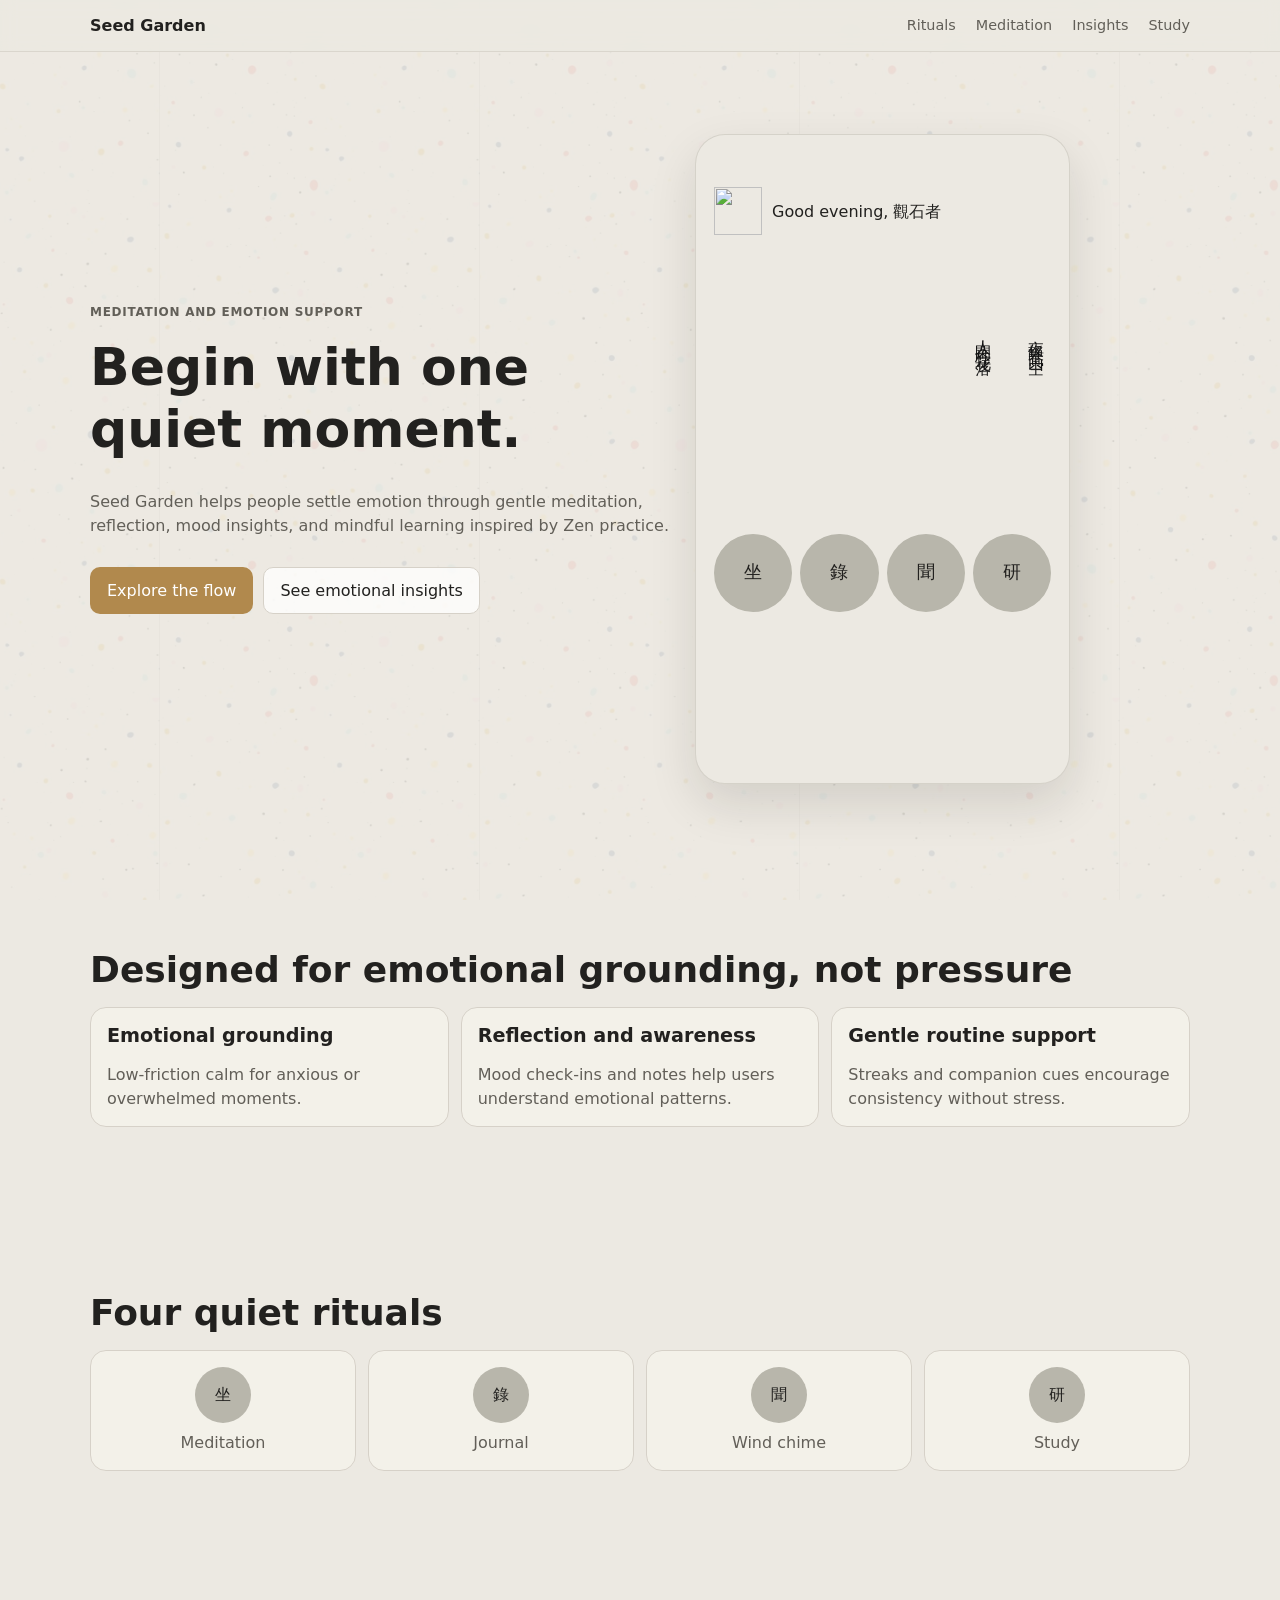
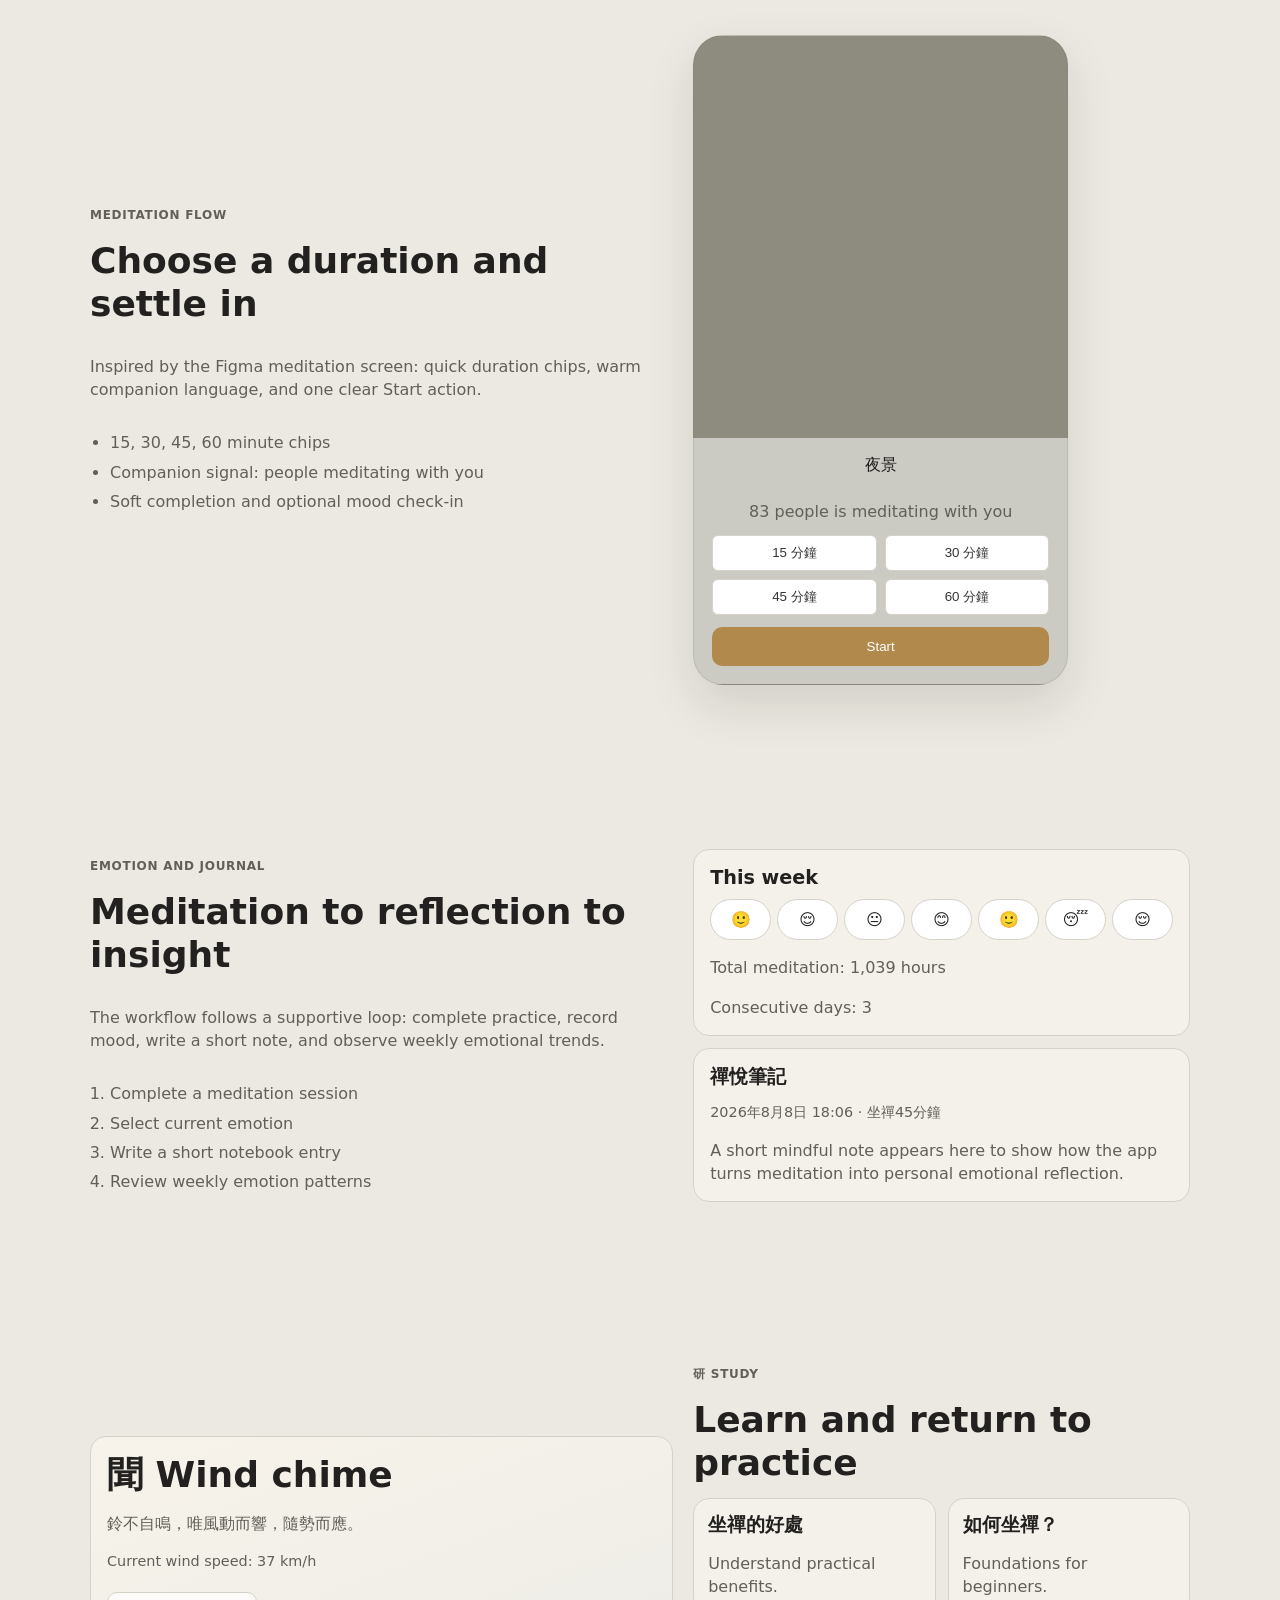
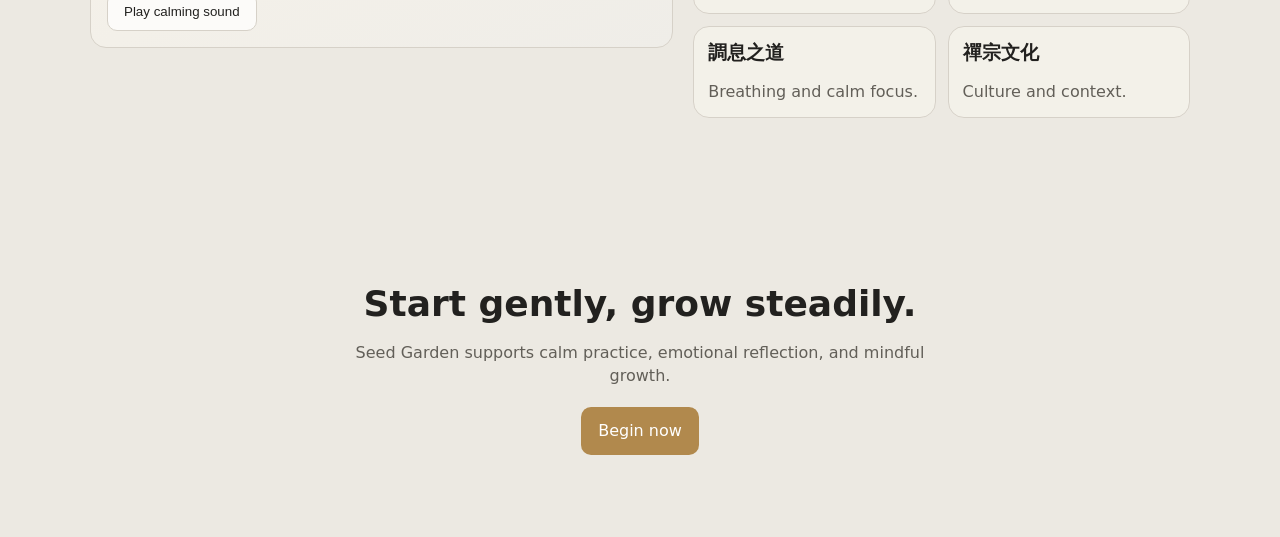
==== index.html @ b0d56bb6 "Create responsive Seed Garden web showcase Build a mobile-first static webpage inspired by the Figma" ====
<!doctype html>
<html lang="en">
  <head>
    <meta charset="UTF-8" />
    <meta name="viewport" content="width=device-width, initial-scale=1.0" />
    <title>Seed Garden | Calm Emotional Support</title>
    <link rel="stylesheet" href="./styles.css" />
  </head>
  <body>
    <a class="skip-link" href="#main-content">Skip to content</a>
    <header class="site-header">
      <p class="brand">Seed Garden</p>
      <nav class="site-nav" aria-label="Primary">
        <a href="#rituals">Rituals</a>
        <a href="#meditation">Meditation</a>
        <a href="#insights">Insights</a>
        <a href="#study">Study</a>
      </nav>
    </header>

    <main id="main-content">
      <section class="section hero">
        <div class="copy">
          <p class="eyebrow">Meditation and emotion support</p>
          <h1>Begin with one quiet moment.</h1>
          <p>
            Seed Garden helps people settle emotion through gentle meditation, reflection,
            mood insights, and mindful learning inspired by Zen practice.
          </p>
          <div class="actions">
            <a class="btn btn-primary" href="#meditation">Explore the flow</a>
            <a class="btn btn-quiet" href="#insights">See emotional insights</a>
          </div>
        </div>

        <article class="phone phone-home" aria-label="Home screen preview">
          <div class="phone-top">
            <img src="./assets/profile-avatar.png" alt="" />
            <p>Good evening, 觀石者</p>
          </div>
          <div class="poem">
            <p>人 閑 桂 花 落，</p>
            <p>夜 靜 春 山 空。</p>
          </div>
          <img src="./assets/home-mascot.png" alt="" class="mascot" />
          <div class="ritual-row" aria-label="Core rituals">
            <span>坐</span>
            <span>錄</span>
            <span>聞</span>
            <span>研</span>
          </div>
        </article>
      </section>

      <section class="section needs">
        <h2>Designed for emotional grounding, not pressure</h2>
        <div class="grid three">
          <article class="card">
            <h3>Emotional grounding</h3>
            <p>Low-friction calm for anxious or overwhelmed moments.</p>
          </article>
          <article class="card">
            <h3>Reflection and awareness</h3>
            <p>Mood check-ins and notes help users understand emotional patterns.</p>
          </article>
          <article class="card">
            <h3>Gentle routine support</h3>
            <p>Streaks and companion cues encourage consistency without stress.</p>
          </article>
        </div>
      </section>

      <section class="section rituals" id="rituals">
        <h2>Four quiet rituals</h2>
        <div class="grid four">
          <article class="chip-card"><span class="ritual-icon">坐</span><p>Meditation</p></article>
          <article class="chip-card"><span class="ritual-icon">錄</span><p>Journal</p></article>
          <article class="chip-card"><span class="ritual-icon">聞</span><p>Wind chime</p></article>
          <article class="chip-card"><span class="ritual-icon">研</span><p>Study</p></article>
        </div>
      </section>

      <section class="section split" id="meditation">
        <div class="copy">
          <p class="eyebrow">Meditation flow</p>
          <h2>Choose a duration and settle in</h2>
          <p>
            Inspired by the Figma meditation screen: quick duration chips, warm companion
            language, and one clear Start action.
          </p>
          <ul class="feature-list">
            <li>15, 30, 45, 60 minute chips</li>
            <li>Companion signal: people meditating with you</li>
            <li>Soft completion and optional mood check-in</li>
          </ul>
        </div>
        <article class="phone phone-meditation" aria-label="Meditation screen preview">
          <p class="scene-label">夜景</p>
          <img src="./assets/meditation-mascot.png" alt="" class="mascot" />
          <p class="companions">83 people is meditating with you</p>
          <div class="duration-row">
            <button type="button">15 分鐘</button>
            <button type="button">30 分鐘</button>
            <button type="button">45 分鐘</button>
            <button type="button">60 分鐘</button>
          </div>
          <button type="button" class="btn btn-primary full">Start</button>
        </article>
      </section>

      <section class="section split" id="insights">
        <div class="copy">
          <p class="eyebrow">Emotion and journal</p>
          <h2>Meditation to reflection to insight</h2>
          <p>
            The workflow follows a supportive loop: complete practice, record mood, write a
            short note, and observe weekly emotional trends.
          </p>
          <ol class="flow-list">
            <li>Complete a meditation session</li>
            <li>Select current emotion</li>
            <li>Write a short notebook entry</li>
            <li>Review weekly emotion patterns</li>
          </ol>
        </div>
        <div class="stack">
          <article class="card insight-card">
            <h3>This week</h3>
            <div class="emotion-row" aria-label="Weekly emotion samples">
              <span>🙂</span><span>😌</span><span>😐</span><span>😊</span><span>🙂</span><span>😴</span><span>😌</span>
            </div>
            <p>Total meditation: 1,039 hours</p>
            <p>Consecutive days: 3</p>
          </article>
          <article class="card journal-card">
            <h3>禪悅筆記</h3>
            <p class="meta">2026年8月8日 18:06 · 坐禪45分鐘</p>
            <p>
              A short mindful note appears here to show how the app turns meditation into
              personal emotional reflection.
            </p>
          </article>
        </div>
      </section>

      <section class="section split" id="study">
        <article class="card wind-card">
          <h2>聞 Wind chime</h2>
          <p>鈴不自鳴，唯風動而響，隨勢而應。</p>
          <p class="meta">Current wind speed: 37 km/h</p>
          <button type="button" class="btn btn-quiet">Play calming sound</button>
        </article>
        <div class="copy">
          <p class="eyebrow">研 Study</p>
          <h2>Learn and return to practice</h2>
          <div class="grid two">
            <article class="card small"><h3>坐禪的好處</h3><p>Understand practical benefits.</p></article>
            <article class="card small"><h3>如何坐禪？</h3><p>Foundations for beginners.</p></article>
            <article class="card small"><h3>調息之道</h3><p>Breathing and calm focus.</p></article>
            <article class="card small"><h3>禪宗文化</h3><p>Culture and context.</p></article>
          </div>
        </div>
      </section>

      <section class="section cta">
        <h2>Start gently, grow steadily.</h2>
        <p>Seed Garden supports calm practice, emotional reflection, and mindful growth.</p>
        <a class="btn btn-primary" href="#main-content">Begin now</a>
      </section>
    </main>
  </body>
</html>
---- styles.css ----
:root {
  --bg-main: #ece9e2;
  --bg-card: #f4f1ea;
  --bg-muted: #cccbc3;
  --bg-olive: #8e8c7f;
  --text-main: #22211f;
  --text-soft: #625f58;
  --accent: #b1894d;
  --line: #d6d1c8;
  --radius: 16px;
  --radius-lg: 24px;
  --shadow: 0 20px 48px rgba(23, 22, 20, 0.12);
  --container: 1100px;
}

*,
*::before,
*::after {
  box-sizing: border-box;
}

html,
body {
  margin: 0;
  min-height: 100%;
}

body {
  background: var(--bg-main);
  color: var(--text-main);
  font-family:
    "Montserrat", "Noto Sans JP", Inter, ui-sans-serif, system-ui, -apple-system,
    BlinkMacSystemFont, "Segoe UI", sans-serif;
  line-height: 1.45;
}

body::before {
  content: "";
  position: fixed;
  inset: 0;
  pointer-events: none;
  opacity: 0.1;
  background: center / 320px auto repeat url("./assets/seed-garden-background.png");
}

.skip-link {
  position: absolute;
  left: 12px;
  top: -100px;
  padding: 8px 12px;
  border-radius: 8px;
  color: #fff;
  background: #121212;
  z-index: 20;
}

.skip-link:focus {
  top: 12px;
}

.site-header {
  position: sticky;
  top: 0;
  z-index: 10;
  display: flex;
  align-items: center;
  justify-content: space-between;
  gap: 16px;
  padding: 14px clamp(16px, 3vw, 32px);
  border-bottom: 1px solid rgba(214, 209, 200, 0.8);
  backdrop-filter: blur(8px);
  background: rgba(236, 233, 226, 0.9);
}

.brand {
  margin: 0;
  font-size: 1rem;
  font-weight: 600;
}

.site-nav {
  display: flex;
  gap: clamp(12px, 2vw, 20px);
}

.site-nav a {
  color: var(--text-soft);
  font-size: 0.9rem;
  text-decoration: none;
}

.site-nav a:hover,
.site-nav a:focus-visible {
  color: var(--text-main);
}

main {
  position: relative;
  z-index: 1;
}

.section {
  width: min(100% - 32px, var(--container));
  margin-inline: auto;
  padding: clamp(32px, 6vw, 72px) 0;
}

.section h1,
.section h2,
.section h3 {
  margin: 0;
  line-height: 1.2;
}

.section h1 {
  font-size: clamp(2rem, 5vw, 3.25rem);
}

.section h2 {
  font-size: clamp(1.55rem, 3vw, 2.25rem);
}

.section h3 {
  font-size: clamp(1.05rem, 2vw, 1.2rem);
}

.section p {
  color: var(--text-soft);
}

.copy {
  display: grid;
  gap: 14px;
}

.eyebrow {
  margin: 0;
  color: var(--accent);
  letter-spacing: 0.06em;
  text-transform: uppercase;
  font-size: 0.75rem;
  font-weight: 600;
}

.actions {
  display: flex;
  flex-wrap: wrap;
  gap: 10px;
}

.btn {
  display: inline-flex;
  align-items: center;
  justify-content: center;
  border: 1px solid transparent;
  border-radius: 10px;
  padding: 11px 16px;
  font-weight: 500;
  text-decoration: none;
  cursor: pointer;
  transition: all 140ms ease;
}

.btn-primary {
  color: #fff;
  background: var(--accent);
}

.btn-primary:hover,
.btn-primary:focus-visible {
  filter: brightness(0.95);
}

.btn-quiet {
  color: var(--text-main);
  background: rgba(255, 255, 255, 0.75);
  border-color: var(--line);
}

.btn-quiet:hover,
.btn-quiet:focus-visible {
  background: #fff;
}

.btn.full {
  width: 100%;
}

.hero {
  display: grid;
  gap: 24px;
}

.grid {
  display: grid;
  gap: 12px;
}

.card {
  border: 1px solid var(--line);
  border-radius: var(--radius);
  background: rgba(244, 241, 234, 0.92);
  padding: 16px;
}

.card p:last-child {
  margin-bottom: 0;
}

.phone {
  width: min(100%, 375px);
  min-height: 650px;
  border-radius: 30px;
  border: 1px solid rgba(120, 114, 103, 0.2);
  box-shadow: var(--shadow);
  overflow: hidden;
}

.phone-home {
  position: relative;
  padding: 22px 18px;
  background: var(--bg-main);
}

.phone-home .phone-top {
  display: flex;
  align-items: center;
  gap: 10px;
  margin-top: 30px;
}

.phone-home .phone-top img {
  width: 48px;
  height: 48px;
}

.phone-home .phone-top p {
  margin: 0;
  color: var(--text-main);
}

.poem {
  margin-top: 92px;
  text-align: right;
}

.poem p {
  margin: 0;
  color: #131313;
  line-height: 1.85;
  writing-mode: vertical-rl;
  text-orientation: mixed;
  display: inline-block;
  margin-left: 18px;
}

.phone-home .mascot {
  display: block;
  width: 80px;
  margin: 80px 40px 0 auto;
}

.ritual-row {
  display: grid;
  grid-template-columns: repeat(4, minmax(0, 1fr));
  gap: 8px;
  margin-top: 84px;
}

.ritual-row span {
  aspect-ratio: 1;
  display: grid;
  place-items: center;
  border-radius: 999px;
  background: #b8b6ab;
  font-size: 1.1rem;
}

.needs h2,
.rituals h2 {
  margin-bottom: 16px;
}

.chip-card {
  display: grid;
  justify-items: center;
  gap: 8px;
  padding: 16px 8px;
  border-radius: var(--radius);
  border: 1px solid var(--line);
  background: rgba(244, 241, 234, 0.92);
}

.chip-card p {
  margin: 0;
}

.ritual-icon {
  width: 56px;
  aspect-ratio: 1;
  border-radius: 999px;
  display: grid;
  place-items: center;
  background: #b8b6ab;
}

.split {
  display: grid;
  gap: 20px;
}

.feature-list,
.flow-list {
  margin: 0;
  padding-left: 20px;
  color: var(--text-soft);
  display: grid;
  gap: 6px;
}

.phone-meditation {
  background: linear-gradient(180deg, var(--bg-olive) 0 62%, var(--bg-muted) 62% 100%);
  padding: 18px;
  display: grid;
  align-content: end;
  gap: 12px;
}

.phone-meditation .scene-label {
  margin: 110px 0 0;
  text-align: center;
  color: #1c1c1c;
}

.phone-meditation .mascot {
  width: 112px;
  margin: auto;
}

.companions {
  margin: 0;
  text-align: center;
}

.duration-row {
  display: grid;
  grid-template-columns: repeat(2, minmax(0, 1fr));
  gap: 8px;
}

.duration-row button {
  border: 1px solid var(--line);
  background: #fff;
  border-radius: 6px;
  padding: 8px;
  color: #333;
}

.duration-row button:hover,
.duration-row button:focus-visible {
  border-color: var(--accent);
}

.stack {
  display: grid;
  gap: 12px;
}

.emotion-row {
  display: grid;
  grid-template-columns: repeat(7, minmax(0, 1fr));
  gap: 6px;
  margin: 10px 0 14px;
}

.emotion-row span {
  display: grid;
  place-items: center;
  padding: 8px 0;
  border-radius: 999px;
  background: #fff;
  border: 1px solid var(--line);
}

.meta {
  font-size: 0.9rem;
}

.wind-card {
  background: linear-gradient(160deg, #f7f3ea, #efede8);
}

.wind-card h2 {
  margin-bottom: 8px;
}

.wind-card .btn {
  margin-top: 6px;
}

.small {
  padding: 14px;
}

.small h3 {
  margin-bottom: 6px;
}

.cta {
  text-align: center;
  padding-bottom: 92px;
}

.cta p {
  max-width: 580px;
  margin-inline: auto;
}

.cta .btn {
  margin-top: 4px;
}

@media (max-width: 700px) {
  .site-nav {
    display: none;
  }
}

@media (min-width: 720px) {
  .grid.three {
    grid-template-columns: repeat(3, minmax(0, 1fr));
  }

  .grid.four {
    grid-template-columns: repeat(4, minmax(0, 1fr));
  }

  .grid.two {
    grid-template-columns: repeat(2, minmax(0, 1fr));
  }

  .hero,
  .split {
    grid-template-columns: 1.08fr 0.92fr;
    align-items: center;
  }
}

@media (min-width: 1024px) {
  .section {
    padding: 82px 0;
  }

  .site-header {
    padding-inline: max(32px, calc((100vw - var(--container)) / 2));
  }
}
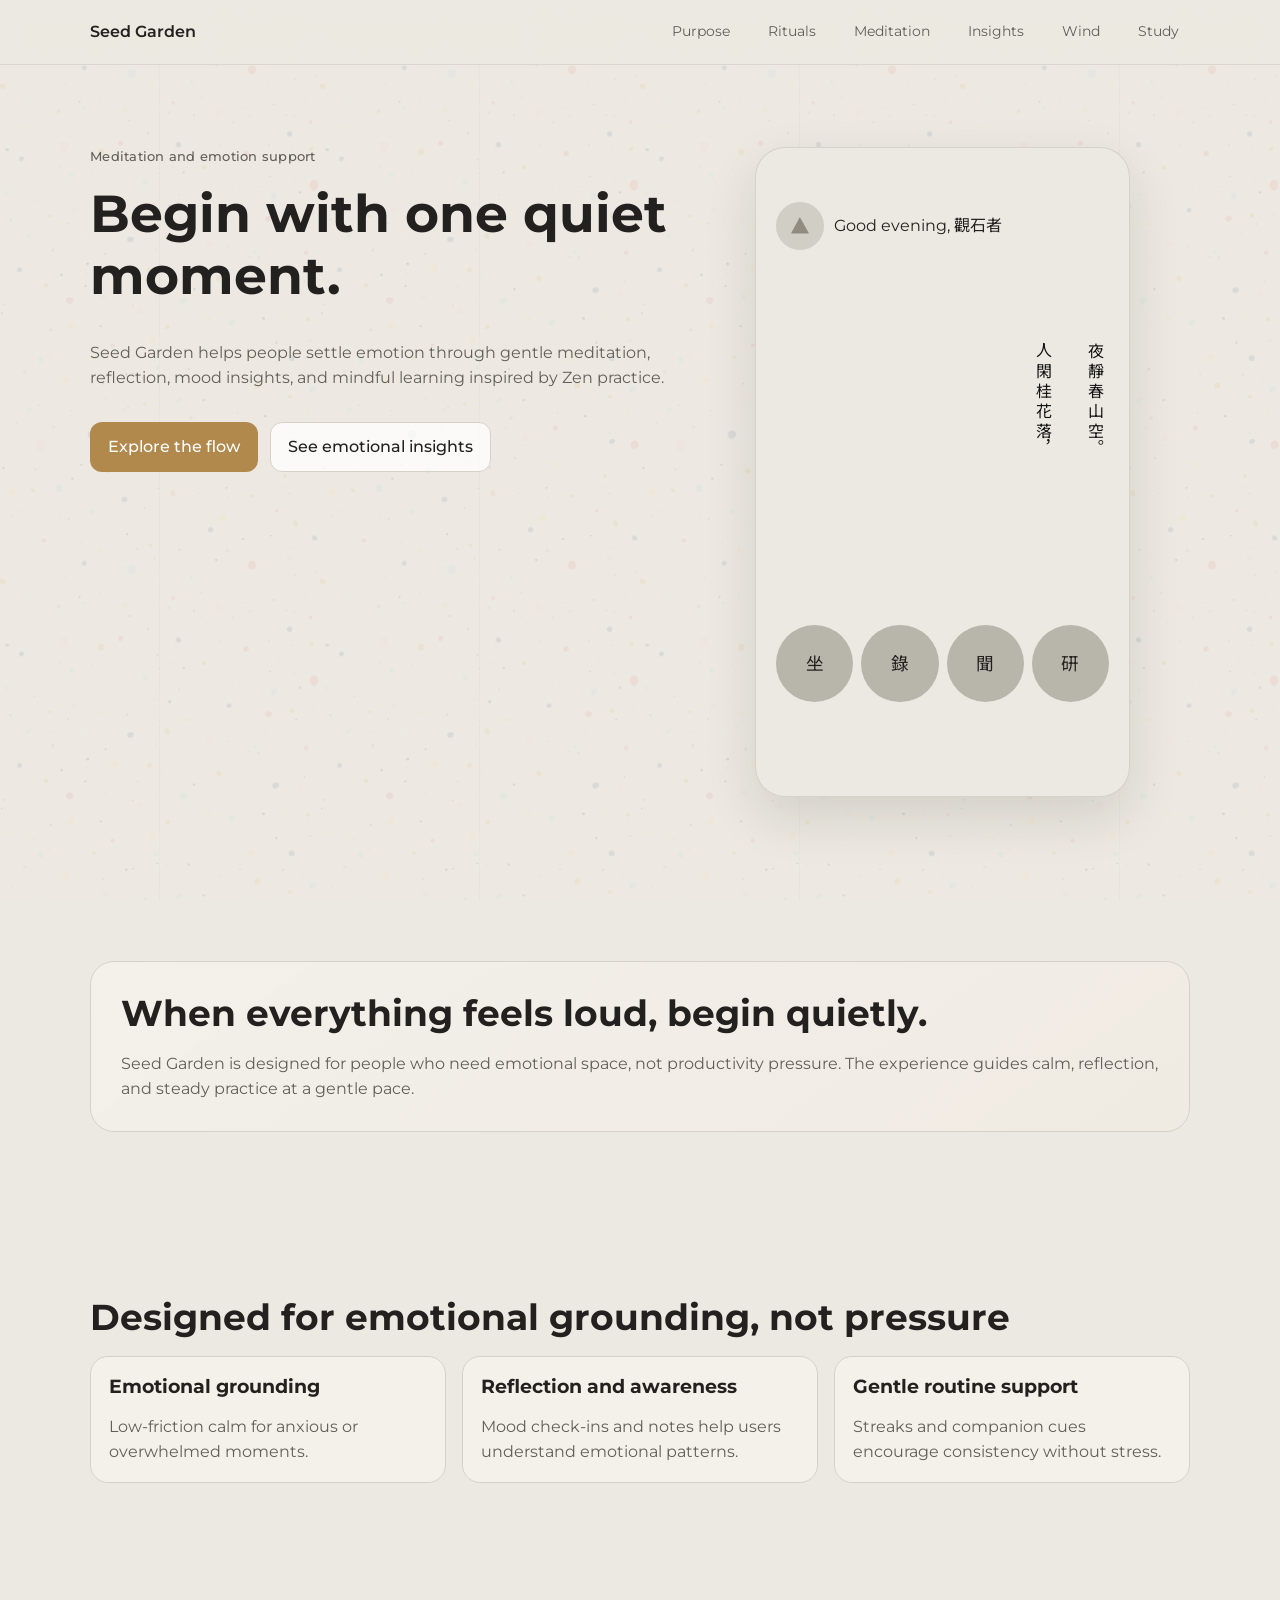
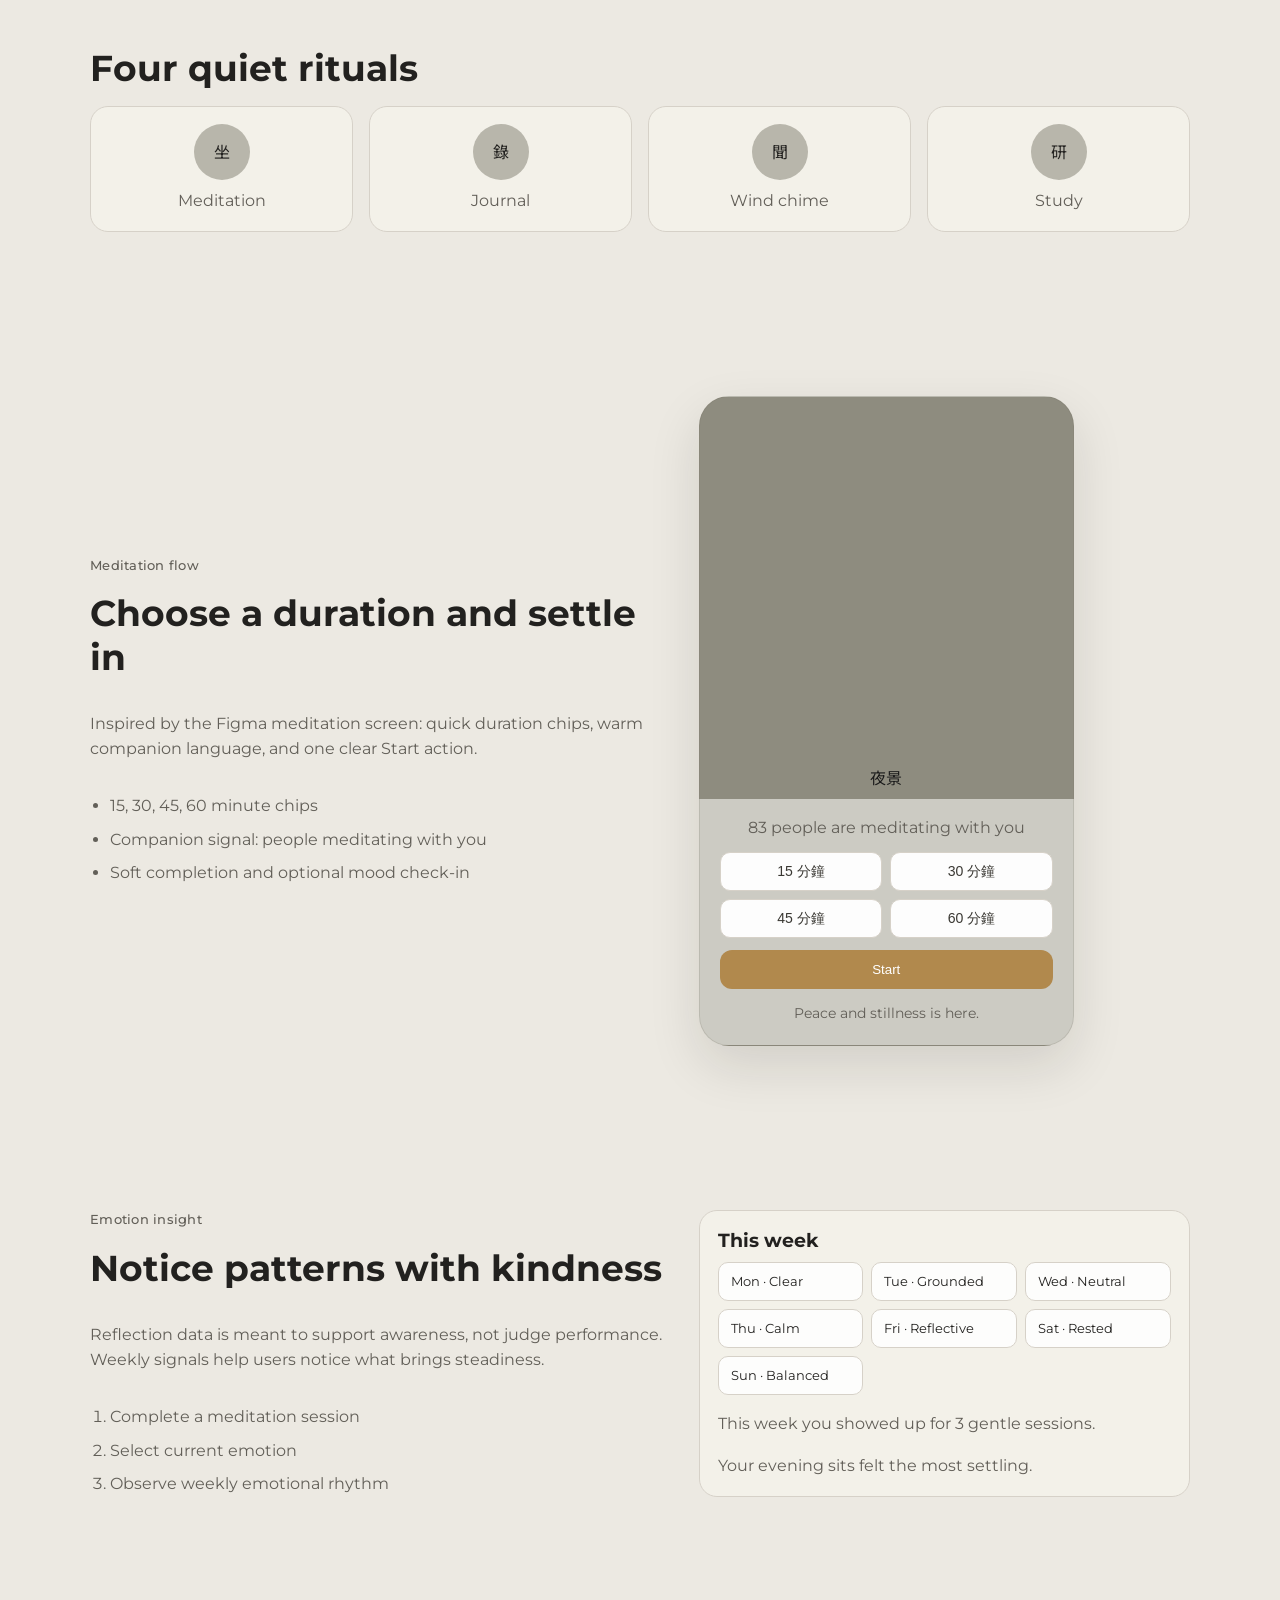
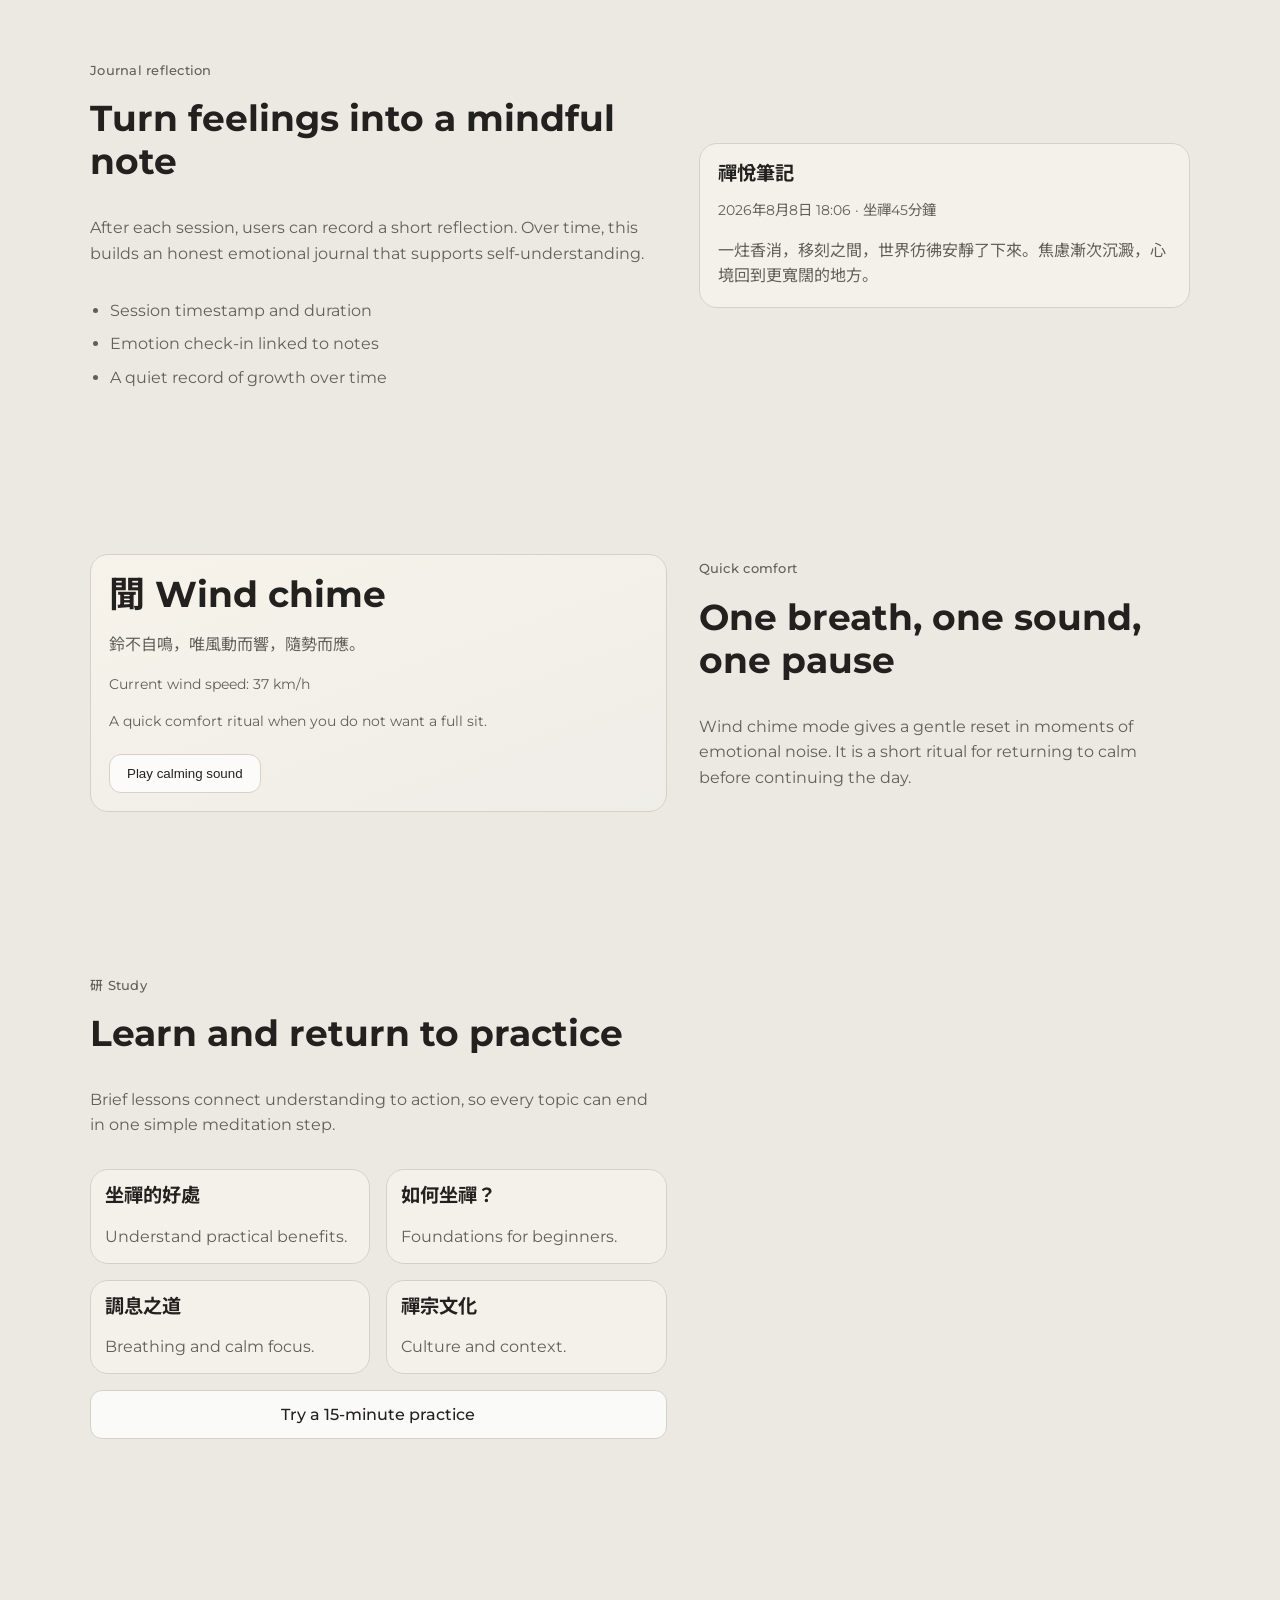
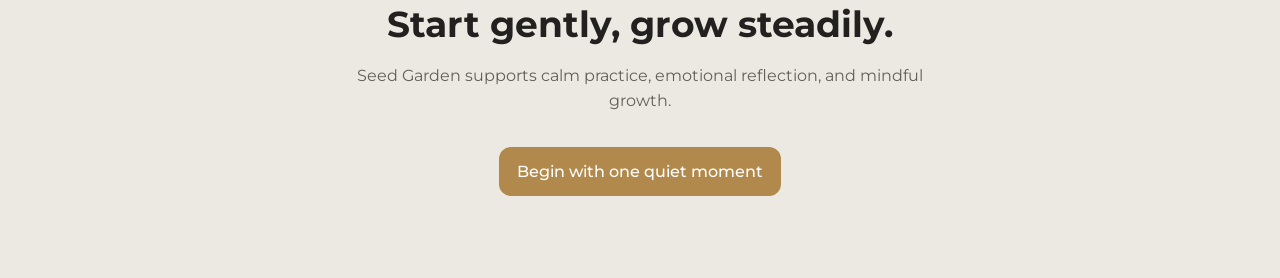
==== commit d01b9880: "Refine visual tone and secure hero assets Improve the landing page look-and-feel with calmer hierarc" ====
--- a/index.html
+++ b/index.html
@@ -4,6 +4,12 @@
     <meta charset="UTF-8" />
     <meta name="viewport" content="width=device-width, initial-scale=1.0" />
     <title>Seed Garden | Calm Emotional Support</title>
+    <link rel="preconnect" href="https://fonts.googleapis.com" />
+    <link rel="preconnect" href="https://fonts.gstatic.com" crossorigin />
+    <link
+      href="https://fonts.googleapis.com/css2?family=Montserrat:wght@400;500;600&family=Noto+Sans+JP:wght@400;500;700&display=swap"
+      rel="stylesheet"
+    />
     <link rel="stylesheet" href="./styles.css" />
   </head>
   <body>
@@ -11,9 +17,11 @@
     <header class="site-header">
       <p class="brand">Seed Garden</p>
       <nav class="site-nav" aria-label="Primary">
+        <a href="#problem">Purpose</a>
         <a href="#rituals">Rituals</a>
         <a href="#meditation">Meditation</a>
         <a href="#insights">Insights</a>
+        <a href="#wind-chime">Wind</a>
         <a href="#study">Study</a>
       </nav>
     </header>
@@ -33,22 +41,35 @@
           </div>
         </div>
 
-        <article class="phone phone-home" aria-label="Home screen preview">
-          <div class="phone-top">
-            <img src="./assets/profile-avatar.png" alt="" />
-            <p>Good evening, 觀石者</p>
-          </div>
-          <div class="poem">
-            <p>人 閑 桂 花 落，</p>
-            <p>夜 靜 春 山 空。</p>
-          </div>
-          <img src="./assets/home-mascot.png" alt="" class="mascot" />
-          <div class="ritual-row" aria-label="Core rituals">
-            <span>坐</span>
-            <span>錄</span>
-            <span>聞</span>
-            <span>研</span>
-          </div>
+        <div class="hero-visual">
+          <article class="phone phone-home" aria-label="Home screen preview">
+            <div class="phone-top">
+              <img src="./assets/profile-avatar.svg" alt="" />
+              <p>Good evening, 觀石者</p>
+            </div>
+            <div class="poem">
+              <p>人 閑 桂 花 落，</p>
+              <p>夜 靜 春 山 空。</p>
+            </div>
+            <img src="./assets/home-mascot.png" alt="" class="mascot" />
+            <div class="ritual-row" aria-label="Core rituals">
+              <span>坐</span>
+              <span>錄</span>
+              <span>聞</span>
+              <span>研</span>
+            </div>
+          </article>
+        </div>
+      </section>
+
+      <section class="section problem" id="problem">
+        <article class="card calm-banner">
+          <h2>When everything feels loud, begin quietly.</h2>
+          <p>
+            Seed Garden is designed for people who need emotional space, not productivity
+            pressure. The experience guides calm, reflection, and steady practice at a
+            gentle pace.
+          </p>
         </article>
       </section>
 
@@ -97,75 +118,115 @@
         <article class="phone phone-meditation" aria-label="Meditation screen preview">
           <p class="scene-label">夜景</p>
           <img src="./assets/meditation-mascot.png" alt="" class="mascot" />
-          <p class="companions">83 people is meditating with you</p>
+          <p class="companions">83 people are meditating with you</p>
           <div class="duration-row">
-            <button type="button">15 分鐘</button>
-            <button type="button">30 分鐘</button>
-            <button type="button">45 分鐘</button>
-            <button type="button">60 分鐘</button>
+            <button type="button" class="btn btn-chip">15 分鐘</button>
+            <button type="button" class="btn btn-chip">30 分鐘</button>
+            <button type="button" class="btn btn-chip">45 分鐘</button>
+            <button type="button" class="btn btn-chip">60 分鐘</button>
           </div>
           <button type="button" class="btn btn-primary full">Start</button>
+          <p class="completion-note">Peace and stillness is here.</p>
         </article>
       </section>
 
-      <section class="section split" id="insights">
-        <div class="copy">
-          <p class="eyebrow">Emotion and journal</p>
-          <h2>Meditation to reflection to insight</h2>
-          <p>
-            The workflow follows a supportive loop: complete practice, record mood, write a
-            short note, and observe weekly emotional trends.
+      <section class="section split insight-section" id="insights">
+        <div class="copy">
+          <p class="eyebrow">Emotion insight</p>
+          <h2>Notice patterns with kindness</h2>
+          <p>
+            Reflection data is meant to support awareness, not judge performance. Weekly
+            signals help users notice what brings steadiness.
           </p>
           <ol class="flow-list">
             <li>Complete a meditation session</li>
             <li>Select current emotion</li>
-            <li>Write a short notebook entry</li>
-            <li>Review weekly emotion patterns</li>
+            <li>Observe weekly emotional rhythm</li>
           </ol>
         </div>
         <div class="stack">
           <article class="card insight-card">
             <h3>This week</h3>
             <div class="emotion-row" aria-label="Weekly emotion samples">
-              <span>🙂</span><span>😌</span><span>😐</span><span>😊</span><span>🙂</span><span>😴</span><span>😌</span>
-            </div>
-            <p>Total meditation: 1,039 hours</p>
-            <p>Consecutive days: 3</p>
-          </article>
+              <span>Mon · Clear</span>
+              <span>Tue · Grounded</span>
+              <span>Wed · Neutral</span>
+              <span>Thu · Calm</span>
+              <span>Fri · Reflective</span>
+              <span>Sat · Rested</span>
+              <span>Sun · Balanced</span>
+            </div>
+            <p>This week you showed up for 3 gentle sessions.</p>
+            <p>Your evening sits felt the most settling.</p>
+          </article>
+        </div>
+      </section>
+
+      <section class="section split journal-section" id="journal">
+        <div class="copy">
+          <p class="eyebrow">Journal reflection</p>
+          <h2>Turn feelings into a mindful note</h2>
+          <p>
+            After each session, users can record a short reflection. Over time, this builds
+            an honest emotional journal that supports self-understanding.
+          </p>
+          <ul class="feature-list">
+            <li>Session timestamp and duration</li>
+            <li>Emotion check-in linked to notes</li>
+            <li>A quiet record of growth over time</li>
+          </ul>
+        </div>
+        <div class="stack">
           <article class="card journal-card">
             <h3>禪悅筆記</h3>
             <p class="meta">2026年8月8日 18:06 · 坐禪45分鐘</p>
             <p>
-              A short mindful note appears here to show how the app turns meditation into
-              personal emotional reflection.
+              一炷香消，移刻之間，世界彷彿安靜了下來。焦慮漸次沉澱，心境回到更寬闊的地方。
             </p>
           </article>
         </div>
       </section>
 
-      <section class="section split" id="study">
-        <article class="card wind-card">
+      <section class="section split wind-section" id="wind-chime">
+        <article class="card wind-card quick-comfort">
           <h2>聞 Wind chime</h2>
           <p>鈴不自鳴，唯風動而響，隨勢而應。</p>
           <p class="meta">Current wind speed: 37 km/h</p>
+          <p class="meta">A quick comfort ritual when you do not want a full sit.</p>
           <button type="button" class="btn btn-quiet">Play calming sound</button>
         </article>
         <div class="copy">
+          <p class="eyebrow">Quick comfort</p>
+          <h2>One breath, one sound, one pause</h2>
+          <p>
+            Wind chime mode gives a gentle reset in moments of emotional noise. It is a
+            short ritual for returning to calm before continuing the day.
+          </p>
+        </div>
+      </section>
+
+      <section class="section split" id="study">
+        <div class="copy">
           <p class="eyebrow">研 Study</p>
           <h2>Learn and return to practice</h2>
+          <p>
+            Brief lessons connect understanding to action, so every topic can end in one
+            simple meditation step.
+          </p>
           <div class="grid two">
             <article class="card small"><h3>坐禪的好處</h3><p>Understand practical benefits.</p></article>
             <article class="card small"><h3>如何坐禪？</h3><p>Foundations for beginners.</p></article>
             <article class="card small"><h3>調息之道</h3><p>Breathing and calm focus.</p></article>
             <article class="card small"><h3>禪宗文化</h3><p>Culture and context.</p></article>
           </div>
+          <a class="btn btn-quiet" href="#meditation">Try a 15-minute practice</a>
         </div>
       </section>
 
       <section class="section cta">
         <h2>Start gently, grow steadily.</h2>
         <p>Seed Garden supports calm practice, emotional reflection, and mindful growth.</p>
-        <a class="btn btn-primary" href="#main-content">Begin now</a>
+        <a class="btn btn-primary" href="#meditation">Begin with one quiet moment</a>
       </section>
     </main>
   </body>
--- a/styles.css
+++ b/styles.css
@@ -7,10 +7,16 @@
   --text-soft: #625f58;
   --accent: #b1894d;
   --line: #d6d1c8;
-  --radius: 16px;
+  --radius: 18px;
   --radius-lg: 24px;
-  --shadow: 0 20px 48px rgba(23, 22, 20, 0.12);
+  --shadow: 0 20px 52px rgba(23, 22, 20, 0.12);
   --container: 1100px;
+  --space-1: 8px;
+  --space-2: 12px;
+  --space-3: 16px;
+  --space-4: 24px;
+  --space-5: 32px;
+  --space-6: 48px;
 }
 
 *,
@@ -31,7 +37,7 @@
   font-family:
     "Montserrat", "Noto Sans JP", Inter, ui-sans-serif, system-ui, -apple-system,
     BlinkMacSystemFont, "Segoe UI", sans-serif;
-  line-height: 1.45;
+  line-height: 1.58;
 }
 
 body::before {
@@ -65,7 +71,7 @@
   display: flex;
   align-items: center;
   justify-content: space-between;
-  gap: 16px;
+  gap: var(--space-2);
   padding: 14px clamp(16px, 3vw, 32px);
   border-bottom: 1px solid rgba(214, 209, 200, 0.8);
   backdrop-filter: blur(8px);
@@ -80,17 +86,26 @@
 
 .site-nav {
   display: flex;
-  gap: clamp(12px, 2vw, 20px);
+  flex-wrap: wrap;
+  gap: clamp(8px, 1.8vw, 16px);
 }
 
 .site-nav a {
+  display: inline-flex;
+  align-items: center;
+  justify-content: center;
+  padding: 6px 10px;
+  border: 1px solid transparent;
+  border-radius: 999px;
   color: var(--text-soft);
-  font-size: 0.9rem;
+  font-size: 0.86rem;
   text-decoration: none;
 }
 
 .site-nav a:hover,
 .site-nav a:focus-visible {
+  border-color: var(--line);
+  background: rgba(255, 255, 255, 0.5);
   color: var(--text-main);
 }
 
@@ -102,7 +117,7 @@
 .section {
   width: min(100% - 32px, var(--container));
   margin-inline: auto;
-  padding: clamp(32px, 6vw, 72px) 0;
+  padding: clamp(38px, 6vw, 78px) 0;
 }
 
 .section h1,
@@ -130,22 +145,21 @@
 
 .copy {
   display: grid;
-  gap: 14px;
+  gap: var(--space-3);
 }
 
 .eyebrow {
   margin: 0;
-  color: var(--accent);
-  letter-spacing: 0.06em;
-  text-transform: uppercase;
-  font-size: 0.75rem;
-  font-weight: 600;
+  color: #7c755f;
+  letter-spacing: 0.02em;
+  font-size: 0.8rem;
+  font-weight: 500;
 }
 
 .actions {
   display: flex;
   flex-wrap: wrap;
-  gap: 10px;
+  gap: var(--space-2);
 }
 
 .btn {
@@ -153,8 +167,8 @@
   align-items: center;
   justify-content: center;
   border: 1px solid transparent;
-  border-radius: 10px;
-  padding: 11px 16px;
+  border-radius: 12px;
+  padding: 11px 17px;
   font-weight: 500;
   text-decoration: none;
   cursor: pointer;
@@ -182,25 +196,46 @@
   background: #fff;
 }
 
+.btn-chip {
+  border: 1px solid var(--line);
+  color: #3a3833;
+  background: rgba(255, 255, 255, 0.96);
+  border-radius: 10px;
+  font-size: 0.88rem;
+  padding: 9px;
+}
+
+.btn-chip:hover,
+.btn-chip:focus-visible {
+  border-color: #bba882;
+  background: #fff;
+}
+
 .btn.full {
   width: 100%;
 }
 
 .hero {
   display: grid;
-  gap: 24px;
+  gap: var(--space-4);
+}
+
+.hero-visual {
+  position: relative;
+  display: grid;
+  justify-items: center;
 }
 
 .grid {
   display: grid;
-  gap: 12px;
+  gap: var(--space-3);
 }
 
 .card {
   border: 1px solid var(--line);
   border-radius: var(--radius);
   background: rgba(244, 241, 234, 0.92);
-  padding: 16px;
+  padding: 18px;
 }
 
 .card p:last-child {
@@ -209,7 +244,7 @@
 
 .phone {
   width: min(100%, 375px);
-  min-height: 650px;
+  min-height: min(650px, 82svh);
   border-radius: 30px;
   border: 1px solid rgba(120, 114, 103, 0.2);
   box-shadow: var(--shadow);
@@ -218,8 +253,14 @@
 
 .phone-home {
   position: relative;
-  padding: 22px 18px;
+  padding: 24px 20px;
   background: var(--bg-main);
+}
+
+.hero-visual .phone-home {
+  margin-top: 0;
+  position: relative;
+  z-index: 2;
 }
 
 .phone-home .phone-top {
@@ -263,7 +304,7 @@
 .ritual-row {
   display: grid;
   grid-template-columns: repeat(4, minmax(0, 1fr));
-  gap: 8px;
+  gap: var(--space-1);
   margin-top: 84px;
 }
 
@@ -278,14 +319,14 @@
 
 .needs h2,
 .rituals h2 {
-  margin-bottom: 16px;
+  margin-bottom: var(--space-3);
 }
 
 .chip-card {
   display: grid;
   justify-items: center;
-  gap: 8px;
-  padding: 16px 8px;
+  gap: var(--space-1);
+  padding: 17px 10px;
   border-radius: var(--radius);
   border: 1px solid var(--line);
   background: rgba(244, 241, 234, 0.92);
@@ -306,7 +347,7 @@
 
 .split {
   display: grid;
-  gap: 20px;
+  gap: var(--space-5);
 }
 
 .feature-list,
@@ -315,12 +356,12 @@
   padding-left: 20px;
   color: var(--text-soft);
   display: grid;
-  gap: 6px;
+  gap: var(--space-1);
 }
 
 .phone-meditation {
   background: linear-gradient(180deg, var(--bg-olive) 0 62%, var(--bg-muted) 62% 100%);
-  padding: 18px;
+  padding: 20px;
   display: grid;
   align-content: end;
   gap: 12px;
@@ -345,41 +386,28 @@
 .duration-row {
   display: grid;
   grid-template-columns: repeat(2, minmax(0, 1fr));
-  gap: 8px;
-}
-
-.duration-row button {
+  gap: var(--space-1);
+}
+
+.stack {
+  display: grid;
+  gap: var(--space-3);
+}
+
+.emotion-row {
+  display: grid;
+  grid-template-columns: 1fr;
+  gap: var(--space-1);
+  margin: 10px 0 14px;
+}
+
+.emotion-row span {
+  display: block;
+  padding: 8px 12px;
+  border-radius: 10px;
+  background: rgba(255, 255, 255, 0.85);
   border: 1px solid var(--line);
-  background: #fff;
-  border-radius: 6px;
-  padding: 8px;
-  color: #333;
-}
-
-.duration-row button:hover,
-.duration-row button:focus-visible {
-  border-color: var(--accent);
-}
-
-.stack {
-  display: grid;
-  gap: 12px;
-}
-
-.emotion-row {
-  display: grid;
-  grid-template-columns: repeat(7, minmax(0, 1fr));
-  gap: 6px;
-  margin: 10px 0 14px;
-}
-
-.emotion-row span {
-  display: grid;
-  place-items: center;
-  padding: 8px 0;
-  border-radius: 999px;
-  background: #fff;
-  border: 1px solid var(--line);
+  font-size: 0.84rem;
 }
 
 .meta {
@@ -417,12 +445,34 @@
 }
 
 .cta .btn {
-  margin-top: 4px;
-}
-
-@media (max-width: 700px) {
+  margin-top: 18px;
+}
+
+@media (max-width: 719px) {
+  .site-header {
+    display: grid;
+    gap: var(--space-1);
+    justify-items: start;
+  }
+
   .site-nav {
+    overflow-x: auto;
+    white-space: nowrap;
+    width: 100%;
+    padding-bottom: 2px;
+    scrollbar-width: none;
+  }
+
+  .site-nav::-webkit-scrollbar {
     display: none;
+  }
+
+  .problem .card {
+    border-radius: var(--radius-lg);
+  }
+
+  .hero-visual .phone-home {
+    margin-top: 0;
   }
 }
 
@@ -444,6 +494,14 @@
     grid-template-columns: 1.08fr 0.92fr;
     align-items: center;
   }
+
+  .hero {
+    align-items: start;
+  }
+
+  .emotion-row {
+    grid-template-columns: repeat(2, minmax(0, 1fr));
+  }
 }
 
 @media (min-width: 1024px) {
@@ -454,4 +512,25 @@
   .site-header {
     padding-inline: max(32px, calc((100vw - var(--container)) / 2));
   }
-}
+
+  .emotion-row {
+    grid-template-columns: repeat(3, minmax(0, 1fr));
+  }
+}
+
+.calm-banner {
+  background: linear-gradient(145deg, rgba(244, 241, 234, 0.95), rgba(239, 234, 226, 0.96));
+  border-radius: var(--radius-lg);
+  padding: clamp(20px, 4vw, 30px);
+}
+
+.calm-banner h2 {
+  margin-bottom: var(--space-2);
+}
+
+.completion-note {
+  margin: 2px 0 0;
+  text-align: center;
+  font-size: 0.85rem;
+  color: #615d53;
+}
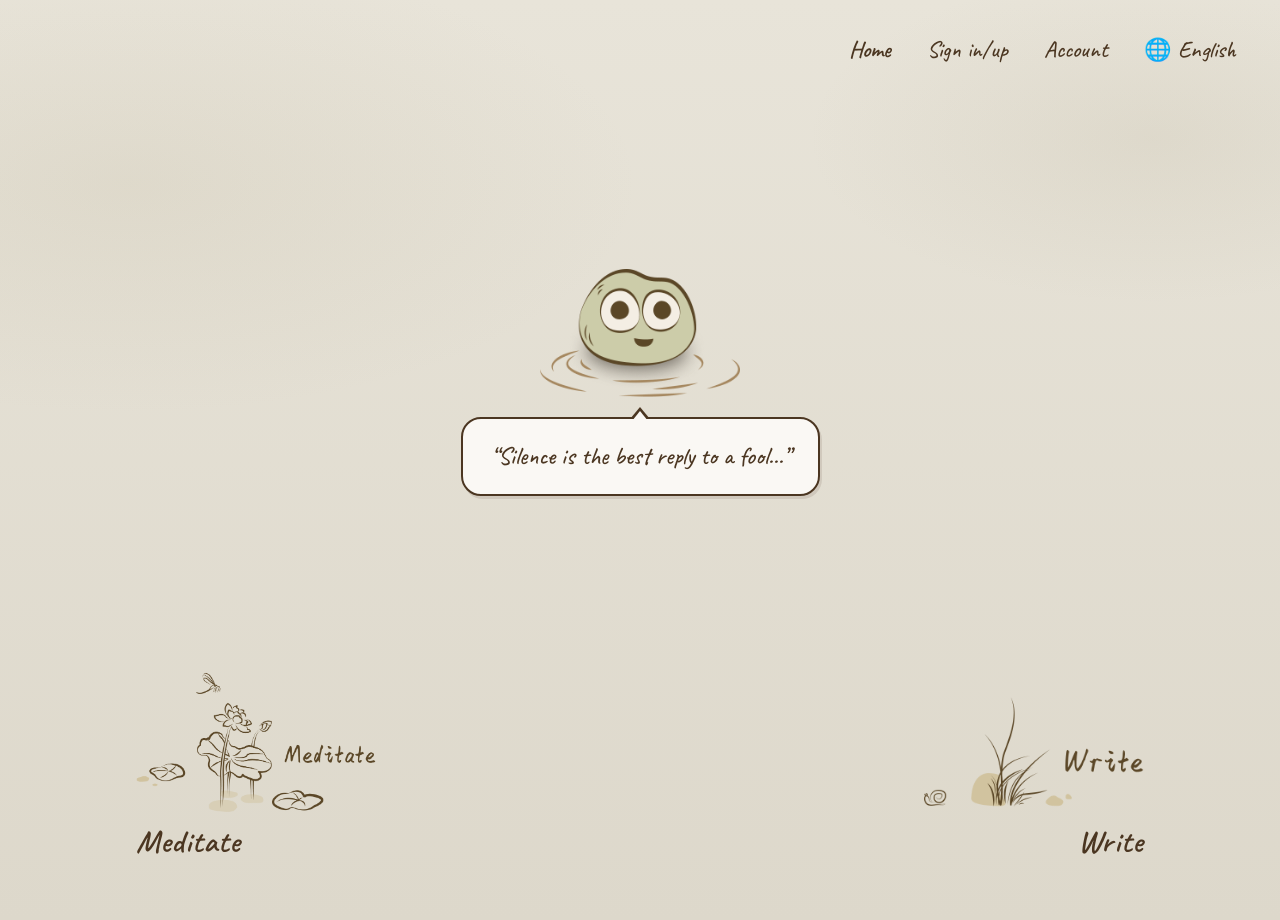
==== commit 251921f5: "Replace marketing showcase with zen single-screen homepage. Rebuild the landing page around the hand" ====
--- a/index.html
+++ b/index.html
@@ -3,230 +3,68 @@
   <head>
     <meta charset="UTF-8" />
     <meta name="viewport" content="width=device-width, initial-scale=1.0" />
-    <title>Seed Garden | Calm Emotional Support</title>
+    <title>Seed Garden</title>
     <link rel="preconnect" href="https://fonts.googleapis.com" />
     <link rel="preconnect" href="https://fonts.gstatic.com" crossorigin />
     <link
-      href="https://fonts.googleapis.com/css2?family=Montserrat:wght@400;500;600&family=Noto+Sans+JP:wght@400;500;700&display=swap"
+      href="https://fonts.googleapis.com/css2?family=Caveat:wght@400;500;600&display=swap"
       rel="stylesheet"
     />
     <link rel="stylesheet" href="./styles.css" />
   </head>
   <body>
     <a class="skip-link" href="#main-content">Skip to content</a>
+
     <header class="site-header">
-      <p class="brand">Seed Garden</p>
       <nav class="site-nav" aria-label="Primary">
-        <a href="#problem">Purpose</a>
-        <a href="#rituals">Rituals</a>
-        <a href="#meditation">Meditation</a>
-        <a href="#insights">Insights</a>
-        <a href="#wind-chime">Wind</a>
-        <a href="#study">Study</a>
+        <a href="#" aria-current="page">Home</a>
+        <a href="#sign-in">Sign in/up</a>
+        <a href="#account">Account</a>
+        <a href="#language" class="nav-language">
+          <span class="globe" aria-hidden="true">🌐</span>
+          English
+        </a>
       </nav>
     </header>
 
-    <main id="main-content">
-      <section class="section hero">
-        <div class="copy">
-          <p class="eyebrow">Meditation and emotion support</p>
-          <h1>Begin with one quiet moment.</h1>
-          <p>
-            Seed Garden helps people settle emotion through gentle meditation, reflection,
-            mood insights, and mindful learning inspired by Zen practice.
-          </p>
-          <div class="actions">
-            <a class="btn btn-primary" href="#meditation">Explore the flow</a>
-            <a class="btn btn-quiet" href="#insights">See emotional insights</a>
-          </div>
-        </div>
-
-        <div class="hero-visual">
-          <article class="phone phone-home" aria-label="Home screen preview">
-            <div class="phone-top">
-              <img src="./assets/profile-avatar.svg" alt="" />
-              <p>Good evening, 觀石者</p>
-            </div>
-            <div class="poem">
-              <p>人 閑 桂 花 落，</p>
-              <p>夜 靜 春 山 空。</p>
-            </div>
-            <img src="./assets/home-mascot.png" alt="" class="mascot" />
-            <div class="ritual-row" aria-label="Core rituals">
-              <span>坐</span>
-              <span>錄</span>
-              <span>聞</span>
-              <span>研</span>
-            </div>
-          </article>
-        </div>
+    <main id="main-content" class="home-canvas">
+      <section class="hero-center" aria-label="Welcome">
+        <figure class="mascot-block">
+          <img
+            src="./assets/mascot.png"
+            alt="Seed Garden mascot, a calm green stone character"
+            class="mascot"
+            width="180"
+            height="180"
+          />
+          <blockquote class="speech-bubble">
+            <p>&ldquo;Silence is the best reply to a fool...&rdquo;</p>
+          </blockquote>
+        </figure>
       </section>
 
-      <section class="section problem" id="problem">
-        <article class="card calm-banner">
-          <h2>When everything feels loud, begin quietly.</h2>
-          <p>
-            Seed Garden is designed for people who need emotional space, not productivity
-            pressure. The experience guides calm, reflection, and steady practice at a
-            gentle pace.
-          </p>
-        </article>
-      </section>
+      <section class="home-actions" aria-label="Main actions">
+        <a class="action-tile action-meditate" href="#meditate">
+          <img
+            src="./assets/meditate-illustration.png"
+            alt="Lotus flower with a dragonfly"
+            class="action-art"
+            width="280"
+            height="200"
+          />
+          <span class="action-label">Meditate</span>
+        </a>
 
-      <section class="section needs">
-        <h2>Designed for emotional grounding, not pressure</h2>
-        <div class="grid three">
-          <article class="card">
-            <h3>Emotional grounding</h3>
-            <p>Low-friction calm for anxious or overwhelmed moments.</p>
-          </article>
-          <article class="card">
-            <h3>Reflection and awareness</h3>
-            <p>Mood check-ins and notes help users understand emotional patterns.</p>
-          </article>
-          <article class="card">
-            <h3>Gentle routine support</h3>
-            <p>Streaks and companion cues encourage consistency without stress.</p>
-          </article>
-        </div>
-      </section>
-
-      <section class="section rituals" id="rituals">
-        <h2>Four quiet rituals</h2>
-        <div class="grid four">
-          <article class="chip-card"><span class="ritual-icon">坐</span><p>Meditation</p></article>
-          <article class="chip-card"><span class="ritual-icon">錄</span><p>Journal</p></article>
-          <article class="chip-card"><span class="ritual-icon">聞</span><p>Wind chime</p></article>
-          <article class="chip-card"><span class="ritual-icon">研</span><p>Study</p></article>
-        </div>
-      </section>
-
-      <section class="section split" id="meditation">
-        <div class="copy">
-          <p class="eyebrow">Meditation flow</p>
-          <h2>Choose a duration and settle in</h2>
-          <p>
-            Inspired by the Figma meditation screen: quick duration chips, warm companion
-            language, and one clear Start action.
-          </p>
-          <ul class="feature-list">
-            <li>15, 30, 45, 60 minute chips</li>
-            <li>Companion signal: people meditating with you</li>
-            <li>Soft completion and optional mood check-in</li>
-          </ul>
-        </div>
-        <article class="phone phone-meditation" aria-label="Meditation screen preview">
-          <p class="scene-label">夜景</p>
-          <img src="./assets/meditation-mascot.png" alt="" class="mascot" />
-          <p class="companions">83 people are meditating with you</p>
-          <div class="duration-row">
-            <button type="button" class="btn btn-chip">15 分鐘</button>
-            <button type="button" class="btn btn-chip">30 分鐘</button>
-            <button type="button" class="btn btn-chip">45 分鐘</button>
-            <button type="button" class="btn btn-chip">60 分鐘</button>
-          </div>
-          <button type="button" class="btn btn-primary full">Start</button>
-          <p class="completion-note">Peace and stillness is here.</p>
-        </article>
-      </section>
-
-      <section class="section split insight-section" id="insights">
-        <div class="copy">
-          <p class="eyebrow">Emotion insight</p>
-          <h2>Notice patterns with kindness</h2>
-          <p>
-            Reflection data is meant to support awareness, not judge performance. Weekly
-            signals help users notice what brings steadiness.
-          </p>
-          <ol class="flow-list">
-            <li>Complete a meditation session</li>
-            <li>Select current emotion</li>
-            <li>Observe weekly emotional rhythm</li>
-          </ol>
-        </div>
-        <div class="stack">
-          <article class="card insight-card">
-            <h3>This week</h3>
-            <div class="emotion-row" aria-label="Weekly emotion samples">
-              <span>Mon · Clear</span>
-              <span>Tue · Grounded</span>
-              <span>Wed · Neutral</span>
-              <span>Thu · Calm</span>
-              <span>Fri · Reflective</span>
-              <span>Sat · Rested</span>
-              <span>Sun · Balanced</span>
-            </div>
-            <p>This week you showed up for 3 gentle sessions.</p>
-            <p>Your evening sits felt the most settling.</p>
-          </article>
-        </div>
-      </section>
-
-      <section class="section split journal-section" id="journal">
-        <div class="copy">
-          <p class="eyebrow">Journal reflection</p>
-          <h2>Turn feelings into a mindful note</h2>
-          <p>
-            After each session, users can record a short reflection. Over time, this builds
-            an honest emotional journal that supports self-understanding.
-          </p>
-          <ul class="feature-list">
-            <li>Session timestamp and duration</li>
-            <li>Emotion check-in linked to notes</li>
-            <li>A quiet record of growth over time</li>
-          </ul>
-        </div>
-        <div class="stack">
-          <article class="card journal-card">
-            <h3>禪悅筆記</h3>
-            <p class="meta">2026年8月8日 18:06 · 坐禪45分鐘</p>
-            <p>
-              一炷香消，移刻之間，世界彷彿安靜了下來。焦慮漸次沉澱，心境回到更寬闊的地方。
-            </p>
-          </article>
-        </div>
-      </section>
-
-      <section class="section split wind-section" id="wind-chime">
-        <article class="card wind-card quick-comfort">
-          <h2>聞 Wind chime</h2>
-          <p>鈴不自鳴，唯風動而響，隨勢而應。</p>
-          <p class="meta">Current wind speed: 37 km/h</p>
-          <p class="meta">A quick comfort ritual when you do not want a full sit.</p>
-          <button type="button" class="btn btn-quiet">Play calming sound</button>
-        </article>
-        <div class="copy">
-          <p class="eyebrow">Quick comfort</p>
-          <h2>One breath, one sound, one pause</h2>
-          <p>
-            Wind chime mode gives a gentle reset in moments of emotional noise. It is a
-            short ritual for returning to calm before continuing the day.
-          </p>
-        </div>
-      </section>
-
-      <section class="section split" id="study">
-        <div class="copy">
-          <p class="eyebrow">研 Study</p>
-          <h2>Learn and return to practice</h2>
-          <p>
-            Brief lessons connect understanding to action, so every topic can end in one
-            simple meditation step.
-          </p>
-          <div class="grid two">
-            <article class="card small"><h3>坐禪的好處</h3><p>Understand practical benefits.</p></article>
-            <article class="card small"><h3>如何坐禪？</h3><p>Foundations for beginners.</p></article>
-            <article class="card small"><h3>調息之道</h3><p>Breathing and calm focus.</p></article>
-            <article class="card small"><h3>禪宗文化</h3><p>Culture and context.</p></article>
-          </div>
-          <a class="btn btn-quiet" href="#meditation">Try a 15-minute practice</a>
-        </div>
-      </section>
-
-      <section class="section cta">
-        <h2>Start gently, grow steadily.</h2>
-        <p>Seed Garden supports calm practice, emotional reflection, and mindful growth.</p>
-        <a class="btn btn-primary" href="#meditation">Begin with one quiet moment</a>
+        <a class="action-tile action-write" href="#write">
+          <img
+            src="./assets/write-illustration.png"
+            alt="Grass, stones, and a snail"
+            class="action-art"
+            width="280"
+            height="120"
+          />
+          <span class="action-label">Write</span>
+        </a>
       </section>
     </main>
   </body>
--- a/styles.css
+++ b/styles.css
@@ -1,22 +1,10 @@
 :root {
-  --bg-main: #ece9e2;
-  --bg-card: #f4f1ea;
-  --bg-muted: #cccbc3;
-  --bg-olive: #8e8c7f;
-  --text-main: #22211f;
-  --text-soft: #625f58;
-  --accent: #b1894d;
-  --line: #d6d1c8;
-  --radius: 18px;
-  --radius-lg: 24px;
-  --shadow: 0 20px 52px rgba(23, 22, 20, 0.12);
-  --container: 1100px;
-  --space-1: 8px;
-  --space-2: 12px;
-  --space-3: 16px;
-  --space-4: 24px;
-  --space-5: 32px;
-  --space-6: 48px;
+  --paper: #e8e4d9;
+  --paper-deep: #ddd8cb;
+  --ink: #4b3621;
+  --ink-soft: #6b5a45;
+  --bubble: #faf8f4;
+  --shadow: rgba(75, 54, 33, 0.12);
 }
 
 *,
@@ -32,21 +20,15 @@
 }
 
 body {
-  background: var(--bg-main);
-  color: var(--text-main);
-  font-family:
-    "Montserrat", "Noto Sans JP", Inter, ui-sans-serif, system-ui, -apple-system,
-    BlinkMacSystemFont, "Segoe UI", sans-serif;
-  line-height: 1.58;
-}
-
-body::before {
-  content: "";
-  position: fixed;
-  inset: 0;
-  pointer-events: none;
-  opacity: 0.1;
-  background: center / 320px auto repeat url("./assets/seed-garden-background.png");
+  min-height: 100svh;
+  background-color: var(--paper);
+  background-image:
+    radial-gradient(ellipse 80% 50% at 10% 20%, rgba(180, 170, 140, 0.15), transparent 50%),
+    radial-gradient(ellipse 60% 40% at 90% 15%, rgba(160, 150, 120, 0.12), transparent 45%),
+    linear-gradient(180deg, var(--paper) 0%, var(--paper-deep) 100%);
+  color: var(--ink);
+  font-family: "Caveat", "Segoe Print", "Bradley Hand", cursive, sans-serif;
+  line-height: 1.4;
 }
 
 .skip-link {
@@ -56,7 +38,7 @@
   padding: 8px 12px;
   border-radius: 8px;
   color: #fff;
-  background: #121212;
+  background: var(--ink);
   z-index: 20;
 }
 
@@ -65,472 +47,217 @@
 }
 
 .site-header {
-  position: sticky;
-  top: 0;
+  position: relative;
   z-index: 10;
   display: flex;
+  justify-content: flex-end;
+  padding: clamp(16px, 3vw, 28px) clamp(20px, 4vw, 40px);
+}
+
+.site-nav {
+  display: flex;
+  flex-wrap: wrap;
   align-items: center;
-  justify-content: space-between;
-  gap: var(--space-2);
-  padding: 14px clamp(16px, 3vw, 32px);
-  border-bottom: 1px solid rgba(214, 209, 200, 0.8);
-  backdrop-filter: blur(8px);
-  background: rgba(236, 233, 226, 0.9);
-}
-
-.brand {
-  margin: 0;
-  font-size: 1rem;
-  font-weight: 600;
-}
-
-.site-nav {
-  display: flex;
-  flex-wrap: wrap;
-  gap: clamp(8px, 1.8vw, 16px);
+  justify-content: flex-end;
+  gap: clamp(12px, 2.5vw, 28px);
 }
 
 .site-nav a {
+  color: var(--ink);
+  font-size: clamp(1.15rem, 2.8vw, 1.45rem);
+  font-weight: 500;
+  text-decoration: none;
+  padding: 6px 4px;
+  min-height: 44px;
   display: inline-flex;
   align-items: center;
-  justify-content: center;
-  padding: 6px 10px;
-  border: 1px solid transparent;
-  border-radius: 999px;
-  color: var(--text-soft);
-  font-size: 0.86rem;
-  text-decoration: none;
 }
 
 .site-nav a:hover,
 .site-nav a:focus-visible {
-  border-color: var(--line);
-  background: rgba(255, 255, 255, 0.5);
-  color: var(--text-main);
-}
-
-main {
-  position: relative;
-  z-index: 1;
-}
-
-.section {
-  width: min(100% - 32px, var(--container));
+  text-decoration: underline;
+  text-underline-offset: 4px;
+}
+
+.site-nav a[aria-current="page"] {
+  font-weight: 600;
+}
+
+.nav-language {
+  gap: 6px;
+}
+
+.globe {
+  font-size: 0.95em;
+  line-height: 1;
+}
+
+.home-canvas {
+  display: grid;
+  grid-template-rows: 1fr auto;
+  min-height: calc(100svh - 72px);
+  padding: 0 clamp(16px, 4vw, 48px) clamp(24px, 5vw, 48px);
+  max-width: 1200px;
   margin-inline: auto;
-  padding: clamp(38px, 6vw, 78px) 0;
-}
-
-.section h1,
-.section h2,
-.section h3 {
-  margin: 0;
-  line-height: 1.2;
-}
-
-.section h1 {
-  font-size: clamp(2rem, 5vw, 3.25rem);
-}
-
-.section h2 {
-  font-size: clamp(1.55rem, 3vw, 2.25rem);
-}
-
-.section h3 {
-  font-size: clamp(1.05rem, 2vw, 1.2rem);
-}
-
-.section p {
-  color: var(--text-soft);
-}
-
-.copy {
-  display: grid;
-  gap: var(--space-3);
-}
-
-.eyebrow {
-  margin: 0;
-  color: #7c755f;
-  letter-spacing: 0.02em;
-  font-size: 0.8rem;
-  font-weight: 500;
-}
-
-.actions {
-  display: flex;
-  flex-wrap: wrap;
-  gap: var(--space-2);
-}
-
-.btn {
-  display: inline-flex;
-  align-items: center;
-  justify-content: center;
-  border: 1px solid transparent;
-  border-radius: 12px;
-  padding: 11px 17px;
-  font-weight: 500;
-  text-decoration: none;
-  cursor: pointer;
-  transition: all 140ms ease;
-}
-
-.btn-primary {
-  color: #fff;
-  background: var(--accent);
-}
-
-.btn-primary:hover,
-.btn-primary:focus-visible {
-  filter: brightness(0.95);
-}
-
-.btn-quiet {
-  color: var(--text-main);
-  background: rgba(255, 255, 255, 0.75);
-  border-color: var(--line);
-}
-
-.btn-quiet:hover,
-.btn-quiet:focus-visible {
-  background: #fff;
-}
-
-.btn-chip {
-  border: 1px solid var(--line);
-  color: #3a3833;
-  background: rgba(255, 255, 255, 0.96);
-  border-radius: 10px;
-  font-size: 0.88rem;
-  padding: 9px;
-}
-
-.btn-chip:hover,
-.btn-chip:focus-visible {
-  border-color: #bba882;
-  background: #fff;
-}
-
-.btn.full {
-  width: 100%;
-}
-
-.hero {
-  display: grid;
-  gap: var(--space-4);
-}
-
-.hero-visual {
-  position: relative;
-  display: grid;
-  justify-items: center;
-}
-
-.grid {
-  display: grid;
-  gap: var(--space-3);
-}
-
-.card {
-  border: 1px solid var(--line);
-  border-radius: var(--radius);
-  background: rgba(244, 241, 234, 0.92);
-  padding: 18px;
-}
-
-.card p:last-child {
-  margin-bottom: 0;
-}
-
-.phone {
-  width: min(100%, 375px);
-  min-height: min(650px, 82svh);
-  border-radius: 30px;
-  border: 1px solid rgba(120, 114, 103, 0.2);
-  box-shadow: var(--shadow);
-  overflow: hidden;
-}
-
-.phone-home {
-  position: relative;
-  padding: 24px 20px;
-  background: var(--bg-main);
-}
-
-.hero-visual .phone-home {
-  margin-top: 0;
-  position: relative;
-  z-index: 2;
-}
-
-.phone-home .phone-top {
-  display: flex;
-  align-items: center;
-  gap: 10px;
-  margin-top: 30px;
-}
-
-.phone-home .phone-top img {
-  width: 48px;
-  height: 48px;
-}
-
-.phone-home .phone-top p {
-  margin: 0;
-  color: var(--text-main);
-}
-
-.poem {
-  margin-top: 92px;
-  text-align: right;
-}
-
-.poem p {
-  margin: 0;
-  color: #131313;
-  line-height: 1.85;
-  writing-mode: vertical-rl;
-  text-orientation: mixed;
-  display: inline-block;
-  margin-left: 18px;
-}
-
-.phone-home .mascot {
-  display: block;
-  width: 80px;
-  margin: 80px 40px 0 auto;
-}
-
-.ritual-row {
-  display: grid;
-  grid-template-columns: repeat(4, minmax(0, 1fr));
-  gap: var(--space-1);
-  margin-top: 84px;
-}
-
-.ritual-row span {
-  aspect-ratio: 1;
+}
+
+.hero-center {
   display: grid;
   place-items: center;
-  border-radius: 999px;
-  background: #b8b6ab;
-  font-size: 1.1rem;
-}
-
-.needs h2,
-.rituals h2 {
-  margin-bottom: var(--space-3);
-}
-
-.chip-card {
+  align-content: center;
+  padding: clamp(8px, 3vw, 32px) 0;
+}
+
+.mascot-block {
+  margin: 0;
+  display: flex;
+  flex-direction: column;
+  align-items: center;
+  gap: clamp(12px, 2vw, 20px);
+  max-width: min(100%, 420px);
+}
+
+.mascot {
+  display: block;
+  width: clamp(120px, 28vw, 200px);
+  height: auto;
+}
+
+.speech-bubble {
+  margin: 0;
+  position: relative;
+  background: var(--bubble);
+  border: 2px solid var(--ink);
+  border-radius: 20px;
+  padding: clamp(14px, 3vw, 20px) clamp(18px, 4vw, 28px);
+  box-shadow: 2px 3px 0 var(--shadow);
+  max-width: min(100%, 360px);
+}
+
+.speech-bubble::before {
+  content: "";
+  position: absolute;
+  top: -12px;
+  left: 50%;
+  transform: translateX(-50%);
+  width: 0;
+  height: 0;
+  border-left: 10px solid transparent;
+  border-right: 10px solid transparent;
+  border-bottom: 12px solid var(--ink);
+}
+
+.speech-bubble::after {
+  content: "";
+  position: absolute;
+  top: -8px;
+  left: 50%;
+  transform: translateX(-50%);
+  width: 0;
+  height: 0;
+  border-left: 8px solid transparent;
+  border-right: 8px solid transparent;
+  border-bottom: 10px solid var(--bubble);
+}
+
+.speech-bubble p {
+  margin: 0;
+  font-size: clamp(1.2rem, 3.2vw, 1.55rem);
+  font-weight: 500;
+  text-align: center;
+  color: var(--ink);
+}
+
+.home-actions {
   display: grid;
-  justify-items: center;
-  gap: var(--space-1);
-  padding: 17px 10px;
-  border-radius: var(--radius);
-  border: 1px solid var(--line);
-  background: rgba(244, 241, 234, 0.92);
-}
-
-.chip-card p {
-  margin: 0;
-}
-
-.ritual-icon {
-  width: 56px;
-  aspect-ratio: 1;
-  border-radius: 999px;
-  display: grid;
-  place-items: center;
-  background: #b8b6ab;
-}
-
-.split {
-  display: grid;
-  gap: var(--space-5);
-}
-
-.feature-list,
-.flow-list {
-  margin: 0;
-  padding-left: 20px;
-  color: var(--text-soft);
-  display: grid;
-  gap: var(--space-1);
-}
-
-.phone-meditation {
-  background: linear-gradient(180deg, var(--bg-olive) 0 62%, var(--bg-muted) 62% 100%);
-  padding: 20px;
-  display: grid;
-  align-content: end;
-  gap: 12px;
-}
-
-.phone-meditation .scene-label {
-  margin: 110px 0 0;
-  text-align: center;
-  color: #1c1c1c;
-}
-
-.phone-meditation .mascot {
-  width: 112px;
-  margin: auto;
-}
-
-.companions {
-  margin: 0;
-  text-align: center;
-}
-
-.duration-row {
-  display: grid;
-  grid-template-columns: repeat(2, minmax(0, 1fr));
-  gap: var(--space-1);
-}
-
-.stack {
-  display: grid;
-  gap: var(--space-3);
-}
-
-.emotion-row {
-  display: grid;
-  grid-template-columns: 1fr;
-  gap: var(--space-1);
-  margin: 10px 0 14px;
-}
-
-.emotion-row span {
+  grid-template-columns: 1fr 1fr;
+  gap: clamp(16px, 4vw, 48px);
+  align-items: end;
+  width: 100%;
+}
+
+.action-tile {
+  display: flex;
+  flex-direction: column;
+  align-items: flex-start;
+  gap: 8px;
+  text-decoration: none;
+  color: var(--ink);
+  padding: 8px;
+  min-height: 44px;
+  border-radius: 12px;
+  transition: transform 140ms ease, opacity 140ms ease;
+}
+
+.action-tile:hover,
+.action-tile:focus-visible {
+  transform: translateY(-2px);
+  outline: 2px solid var(--ink-soft);
+  outline-offset: 4px;
+}
+
+.action-write {
+  align-items: flex-end;
+  text-align: right;
+}
+
+.action-art {
   display: block;
-  padding: 8px 12px;
-  border-radius: 10px;
-  background: rgba(255, 255, 255, 0.85);
-  border: 1px solid var(--line);
-  font-size: 0.84rem;
-}
-
-.meta {
-  font-size: 0.9rem;
-}
-
-.wind-card {
-  background: linear-gradient(160deg, #f7f3ea, #efede8);
-}
-
-.wind-card h2 {
-  margin-bottom: 8px;
-}
-
-.wind-card .btn {
-  margin-top: 6px;
-}
-
-.small {
-  padding: 14px;
-}
-
-.small h3 {
-  margin-bottom: 6px;
-}
-
-.cta {
-  text-align: center;
-  padding-bottom: 92px;
-}
-
-.cta p {
-  max-width: 580px;
-  margin-inline: auto;
-}
-
-.cta .btn {
-  margin-top: 18px;
-}
-
-@media (max-width: 719px) {
-  .site-header {
-    display: grid;
-    gap: var(--space-1);
-    justify-items: start;
-  }
-
+  width: min(100%, 280px);
+  height: auto;
+  object-fit: contain;
+}
+
+.action-meditate .action-art {
+  max-width: min(100%, 240px);
+}
+
+.action-write .action-art {
+  max-width: min(100%, 220px);
+}
+
+.action-label {
+  font-size: clamp(1.5rem, 4vw, 2rem);
+  font-weight: 600;
+  letter-spacing: 0.02em;
+}
+
+@media (max-width: 520px) {
   .site-nav {
-    overflow-x: auto;
-    white-space: nowrap;
-    width: 100%;
-    padding-bottom: 2px;
-    scrollbar-width: none;
-  }
-
-  .site-nav::-webkit-scrollbar {
-    display: none;
-  }
-
-  .problem .card {
-    border-radius: var(--radius-lg);
-  }
-
-  .hero-visual .phone-home {
-    margin-top: 0;
-  }
-}
-
-@media (min-width: 720px) {
-  .grid.three {
-    grid-template-columns: repeat(3, minmax(0, 1fr));
-  }
-
-  .grid.four {
-    grid-template-columns: repeat(4, minmax(0, 1fr));
-  }
-
-  .grid.two {
-    grid-template-columns: repeat(2, minmax(0, 1fr));
-  }
-
-  .hero,
-  .split {
-    grid-template-columns: 1.08fr 0.92fr;
+    gap: 10px 16px;
+    font-size: 1.1rem;
+  }
+
+  .home-actions {
+    grid-template-columns: 1fr;
+    gap: 28px;
+  }
+
+  .action-tile,
+  .action-write {
     align-items: center;
-  }
-
-  .hero {
-    align-items: start;
-  }
-
-  .emotion-row {
-    grid-template-columns: repeat(2, minmax(0, 1fr));
-  }
-}
-
-@media (min-width: 1024px) {
-  .section {
-    padding: 82px 0;
-  }
-
-  .site-header {
-    padding-inline: max(32px, calc((100vw - var(--container)) / 2));
-  }
-
-  .emotion-row {
-    grid-template-columns: repeat(3, minmax(0, 1fr));
-  }
-}
-
-.calm-banner {
-  background: linear-gradient(145deg, rgba(244, 241, 234, 0.95), rgba(239, 234, 226, 0.96));
-  border-radius: var(--radius-lg);
-  padding: clamp(20px, 4vw, 30px);
-}
-
-.calm-banner h2 {
-  margin-bottom: var(--space-2);
-}
-
-.completion-note {
-  margin: 2px 0 0;
-  text-align: center;
-  font-size: 0.85rem;
-  color: #615d53;
-}
+    text-align: center;
+  }
+
+  .action-art {
+    margin-inline: auto;
+  }
+}
+
+@media (min-width: 768px) {
+  .home-canvas {
+    min-height: calc(100svh - 80px);
+  }
+
+  .home-actions {
+    padding-inline: clamp(0px, 5vw, 40px);
+  }
+
+  .action-meditate {
+    justify-self: start;
+  }
+
+  .action-write {
+    justify-self: end;
+  }
+}
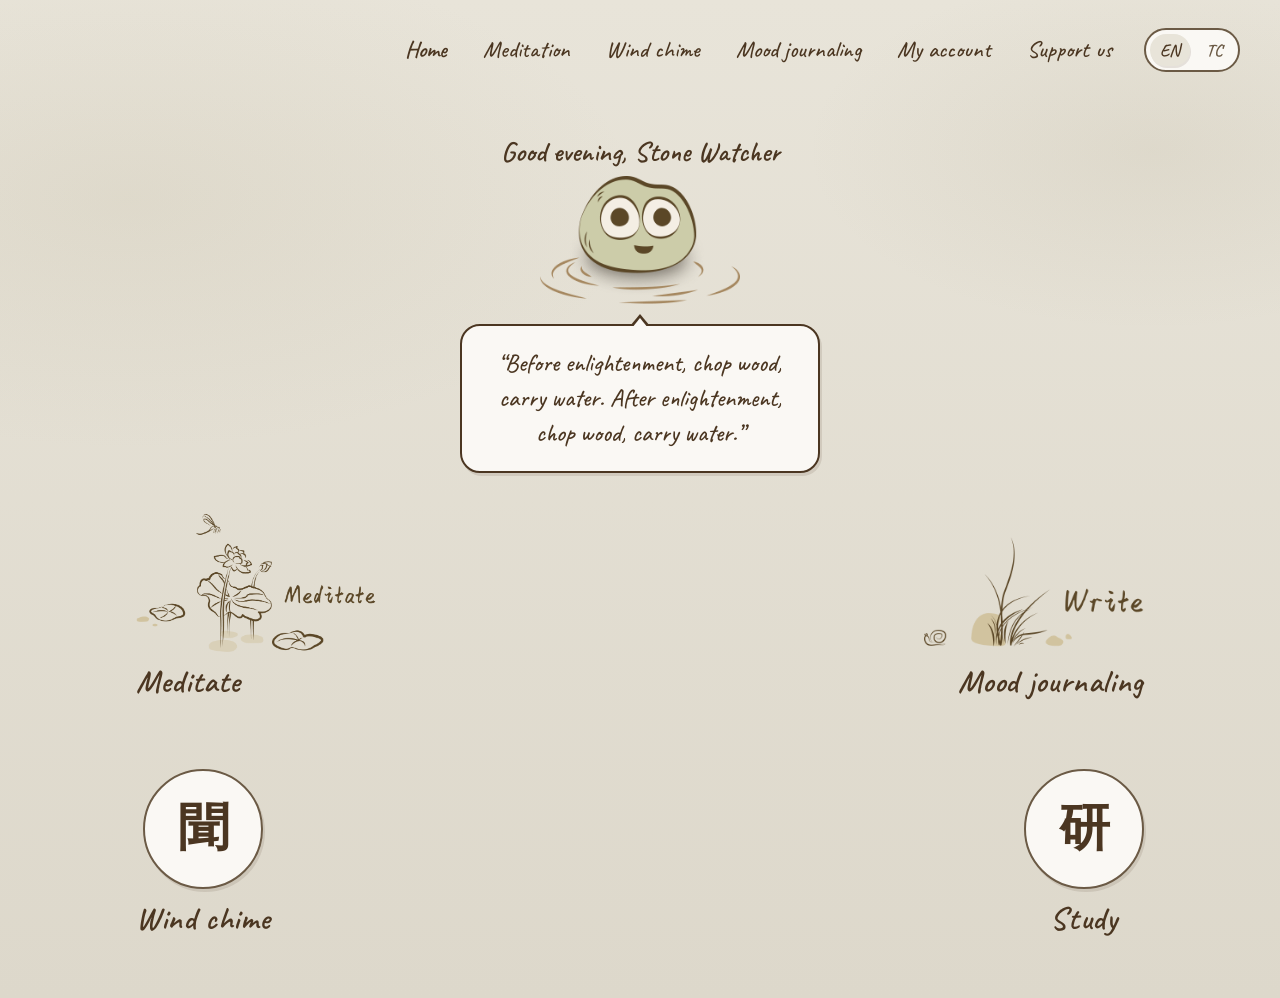
==== commit 639eaf6f: "Ship MVP 1–2 home alignment and clickable meditation prototype. Adds Notion-aligned nav, EN/TC toggl" ====
--- a/index.html
+++ b/index.html
@@ -17,18 +17,22 @@
 
     <header class="site-header">
       <nav class="site-nav" aria-label="Primary">
-        <a href="#" aria-current="page">Home</a>
-        <a href="#sign-in">Sign in/up</a>
-        <a href="#account">Account</a>
-        <a href="#language" class="nav-language">
-          <span class="globe" aria-hidden="true">🌐</span>
-          English
-        </a>
+        <a href="./index.html" aria-current="page" data-i18n="home">Home</a>
+        <a href="./meditate.html" data-i18n="meditation">Meditation</a>
+        <a href="./wind-chime.html" data-i18n="windChime">Wind chime</a>
+        <a href="./journal.html" data-i18n="journal">Mood journaling</a>
+        <a href="./account.html" data-i18n="account">My account</a>
+        <a href="./support.html" data-i18n="support">Support us</a>
+        <div class="lang-toggle" role="group" aria-label="Language">
+          <button type="button" class="lang-btn is-active" data-lang="en" aria-pressed="true">EN</button>
+          <button type="button" class="lang-btn" data-lang="tc" aria-pressed="false">TC</button>
+        </div>
       </nav>
     </header>
 
     <main id="main-content" class="home-canvas">
       <section class="hero-center" aria-label="Welcome">
+        <p class="home-greeting" data-home-greeting>Good evening, Stone Watcher</p>
         <figure class="mascot-block">
           <img
             src="./assets/mascot.png"
@@ -38,13 +42,13 @@
             height="180"
           />
           <blockquote class="speech-bubble">
-            <p>&ldquo;Silence is the best reply to a fool...&rdquo;</p>
+            <p data-daily-quote>&ldquo;Silence is the best reply to a fool.&rdquo;</p>
           </blockquote>
         </figure>
       </section>
 
       <section class="home-actions" aria-label="Main actions">
-        <a class="action-tile action-meditate" href="#meditate">
+        <a class="action-tile action-meditate" href="./meditate.html">
           <img
             src="./assets/meditate-illustration.png"
             alt="Lotus flower with a dragonfly"
@@ -52,10 +56,10 @@
             width="280"
             height="200"
           />
-          <span class="action-label">Meditate</span>
+          <span class="action-label" data-i18n="meditate">Meditate</span>
         </a>
 
-        <a class="action-tile action-write" href="#write">
+        <a class="action-tile action-journal" href="./journal.html">
           <img
             src="./assets/write-illustration.png"
             alt="Grass, stones, and a snail"
@@ -63,9 +67,24 @@
             width="280"
             height="120"
           />
-          <span class="action-label">Write</span>
+          <span class="action-label" data-i18n="journal">Mood journaling</span>
+        </a>
+
+        <a class="action-tile action-chime" href="./wind-chime.html">
+          <span class="action-symbol" aria-hidden="true">聞</span>
+          <span class="action-label" data-i18n="windChime">Wind chime</span>
+        </a>
+
+        <a class="action-tile action-study" href="./study.html">
+          <span class="action-symbol" aria-hidden="true">研</span>
+          <span class="action-label" data-i18n="study">Study</span>
         </a>
       </section>
     </main>
+
+    <script src="./js/i18n-labels.js"></script>
+    <script src="./js/home-quotes.js"></script>
+    <script src="./js/home-greeting.js"></script>
+    <script src="./js/language-toggle.js"></script>
   </body>
 </html>
--- a/styles.css
+++ b/styles.css
@@ -5,6 +5,9 @@
   --ink-soft: #6b5a45;
   --bubble: #faf8f4;
   --shadow: rgba(75, 54, 33, 0.12);
+  --cta-brown: #b38b59;
+  --chip-selected: #d9c5a3;
+  --chip-border: rgba(75, 54, 33, 0.35);
 }
 
 *,
@@ -83,13 +86,46 @@
   font-weight: 600;
 }
 
-.nav-language {
-  gap: 6px;
-}
-
-.globe {
-  font-size: 0.95em;
-  line-height: 1;
+.lang-toggle {
+  display: inline-flex;
+  align-items: center;
+  gap: 4px;
+  padding: 4px;
+  border: 2px solid var(--ink-soft);
+  border-radius: 999px;
+  background: var(--bubble);
+}
+
+.lang-btn {
+  font-family: inherit;
+  font-size: clamp(0.95rem, 2.2vw, 1.1rem);
+  font-weight: 600;
+  color: var(--ink-soft);
+  background: transparent;
+  border: none;
+  border-radius: 999px;
+  padding: 4px 10px;
+  min-height: 32px;
+  min-width: 40px;
+  cursor: pointer;
+  transition: background 140ms ease, color 140ms ease;
+}
+
+.lang-btn:hover,
+.lang-btn:focus-visible {
+  color: var(--ink);
+  outline: none;
+}
+
+.lang-btn.is-active {
+  color: var(--ink);
+  background: var(--paper);
+  box-shadow: 1px 2px 0 var(--shadow);
+}
+
+.lang-btn:focus-visible {
+  outline: 2px solid var(--ink);
+  outline-offset: 2px;
 }
 
 .home-canvas {
@@ -106,6 +142,21 @@
   place-items: center;
   align-content: center;
   padding: clamp(8px, 3vw, 32px) 0;
+}
+
+.home-greeting {
+  margin: 0 0 4px;
+  font-size: clamp(1.35rem, 3.5vw, 1.75rem);
+  font-weight: 600;
+  color: var(--ink);
+  text-align: center;
+}
+
+.companion-line {
+  margin: 0;
+  font-size: clamp(1rem, 2.6vw, 1.2rem);
+  color: var(--ink-soft);
+  text-align: center;
 }
 
 .mascot-block {
@@ -196,9 +247,29 @@
   outline-offset: 4px;
 }
 
-.action-write {
+.action-journal {
   align-items: flex-end;
   text-align: right;
+}
+
+.action-chime,
+.action-study {
+  align-items: center;
+  text-align: center;
+}
+
+.action-symbol {
+  display: grid;
+  place-items: center;
+  width: clamp(88px, 22vw, 120px);
+  height: clamp(88px, 22vw, 120px);
+  border: 2px solid var(--ink-soft);
+  border-radius: 50%;
+  font-size: clamp(2.4rem, 7vw, 3.2rem);
+  font-weight: 600;
+  color: var(--ink);
+  background: var(--bubble);
+  box-shadow: 2px 3px 0 var(--shadow);
 }
 
 .action-art {
@@ -212,7 +283,7 @@
   max-width: min(100%, 240px);
 }
 
-.action-write .action-art {
+.action-journal .action-art {
   max-width: min(100%, 220px);
 }
 
@@ -222,19 +293,73 @@
   letter-spacing: 0.02em;
 }
 
+.placeholder-page {
+  max-width: 36rem;
+  margin: 0 auto;
+  padding: clamp(32px, 8vw, 72px) clamp(20px, 4vw, 40px);
+  text-align: center;
+}
+
+.placeholder-page h1 {
+  margin: 0 0 16px;
+  font-size: clamp(2rem, 5vw, 2.6rem);
+  font-weight: 600;
+}
+
+.placeholder-page p {
+  margin: 0 0 28px;
+  font-size: clamp(1.2rem, 3vw, 1.45rem);
+  color: var(--ink-soft);
+  line-height: 1.5;
+}
+
+.placeholder-back {
+  display: inline-flex;
+  align-items: center;
+  justify-content: center;
+  min-height: 44px;
+  padding: 8px 20px;
+  border: 2px solid var(--ink);
+  border-radius: 999px;
+  color: var(--ink);
+  font-size: clamp(1.15rem, 2.8vw, 1.35rem);
+  font-weight: 600;
+  text-decoration: none;
+  background: var(--bubble);
+  box-shadow: 2px 3px 0 var(--shadow);
+  transition: transform 140ms ease;
+}
+
+.placeholder-back:hover,
+.placeholder-back:focus-visible {
+  transform: translateY(-2px);
+  outline: 2px solid var(--ink-soft);
+  outline-offset: 4px;
+}
+
 @media (max-width: 520px) {
   .site-nav {
-    gap: 10px 16px;
-    font-size: 1.1rem;
+    gap: 8px 12px;
+    justify-content: center;
+  }
+
+  .site-nav a {
+    font-size: 1rem;
+  }
+
+  .lang-toggle {
+    width: 100%;
+    justify-content: center;
+    margin-top: 4px;
   }
 
   .home-actions {
-    grid-template-columns: 1fr;
-    gap: 28px;
+    grid-template-columns: 1fr 1fr;
+    gap: 20px;
   }
 
   .action-tile,
-  .action-write {
+  .action-journal {
     align-items: center;
     text-align: center;
   }
@@ -257,7 +382,15 @@
     justify-self: start;
   }
 
-  .action-write {
+  .action-journal {
     justify-self: end;
   }
-}
+
+  .action-chime {
+    justify-self: start;
+  }
+
+  .action-study {
+    justify-self: end;
+  }
+}
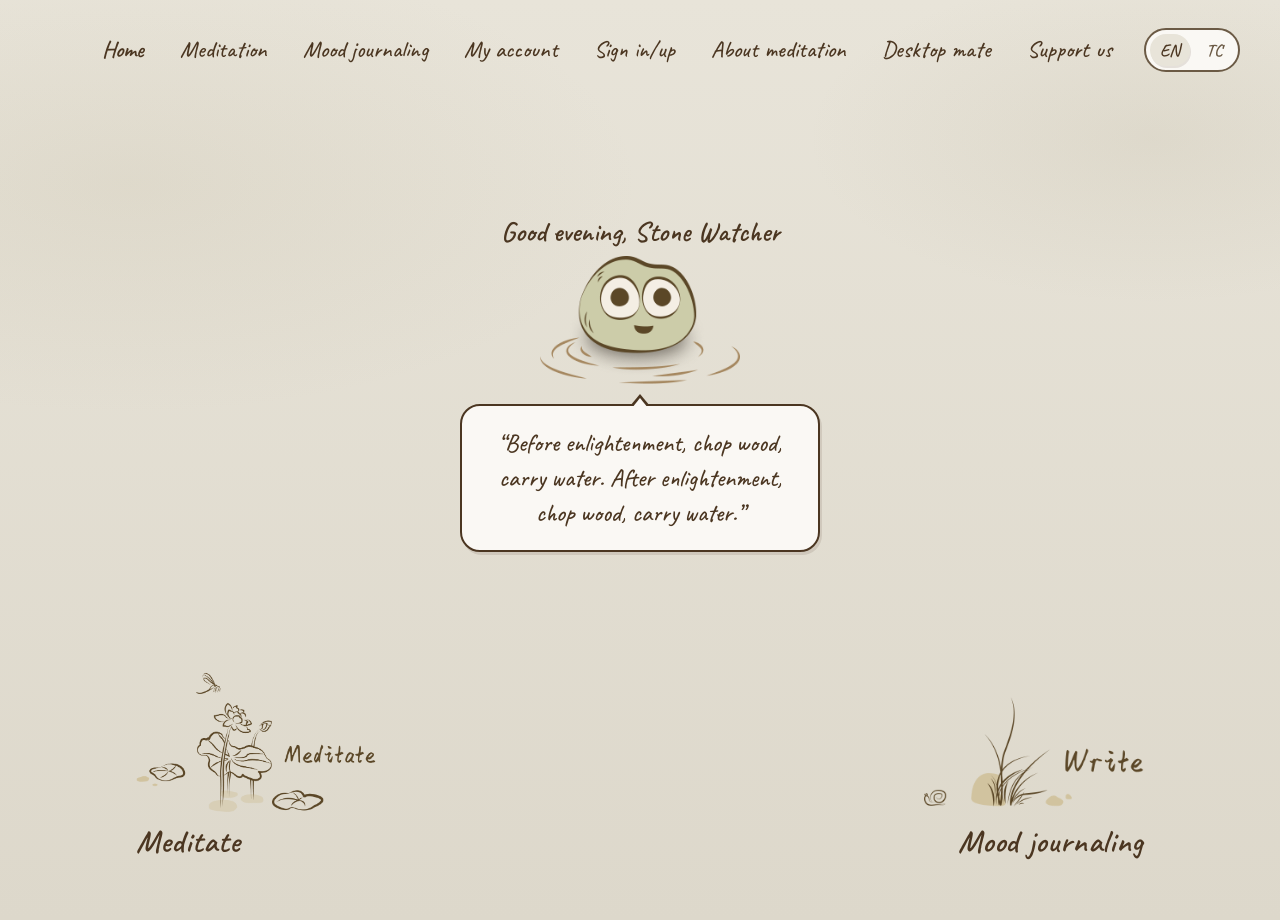
==== commit 1f3c3e71: "Align nav to product sitemap with placeholder pages. Remove deferred wind chime and study routes; ad" ====
--- a/index.html
+++ b/index.html
@@ -19,9 +19,11 @@
       <nav class="site-nav" aria-label="Primary">
         <a href="./index.html" aria-current="page" data-i18n="home">Home</a>
         <a href="./meditate.html" data-i18n="meditation">Meditation</a>
-        <a href="./wind-chime.html" data-i18n="windChime">Wind chime</a>
         <a href="./journal.html" data-i18n="journal">Mood journaling</a>
         <a href="./account.html" data-i18n="account">My account</a>
+        <a href="./sign-in.html" data-i18n="signIn">Sign in/up</a>
+        <a href="./about-meditation.html" data-i18n="aboutMeditation">About meditation</a>
+        <a href="./desktop-mate.html" data-i18n="desktopMate">Desktop mate</a>
         <a href="./support.html" data-i18n="support">Support us</a>
         <div class="lang-toggle" role="group" aria-label="Language">
           <button type="button" class="lang-btn is-active" data-lang="en" aria-pressed="true">EN</button>
@@ -69,16 +71,6 @@
           />
           <span class="action-label" data-i18n="journal">Mood journaling</span>
         </a>
-
-        <a class="action-tile action-chime" href="./wind-chime.html">
-          <span class="action-symbol" aria-hidden="true">聞</span>
-          <span class="action-label" data-i18n="windChime">Wind chime</span>
-        </a>
-
-        <a class="action-tile action-study" href="./study.html">
-          <span class="action-symbol" aria-hidden="true">研</span>
-          <span class="action-label" data-i18n="study">Study</span>
-        </a>
       </section>
     </main>
 
--- a/styles.css
+++ b/styles.css
@@ -252,26 +252,6 @@
   text-align: right;
 }
 
-.action-chime,
-.action-study {
-  align-items: center;
-  text-align: center;
-}
-
-.action-symbol {
-  display: grid;
-  place-items: center;
-  width: clamp(88px, 22vw, 120px);
-  height: clamp(88px, 22vw, 120px);
-  border: 2px solid var(--ink-soft);
-  border-radius: 50%;
-  font-size: clamp(2.4rem, 7vw, 3.2rem);
-  font-weight: 600;
-  color: var(--ink);
-  background: var(--bubble);
-  box-shadow: 2px 3px 0 var(--shadow);
-}
-
 .action-art {
   display: block;
   width: min(100%, 280px);
@@ -344,7 +324,7 @@
   }
 
   .site-nav a {
-    font-size: 1rem;
+    font-size: 0.95rem;
   }
 
   .lang-toggle {
@@ -354,8 +334,8 @@
   }
 
   .home-actions {
-    grid-template-columns: 1fr 1fr;
-    gap: 20px;
+    grid-template-columns: 1fr;
+    gap: 28px;
   }
 
   .action-tile,
@@ -385,12 +365,4 @@
   .action-journal {
     justify-self: end;
   }
-
-  .action-chime {
-    justify-self: start;
-  }
-
-  .action-study {
-    justify-self: end;
-  }
-}
+}
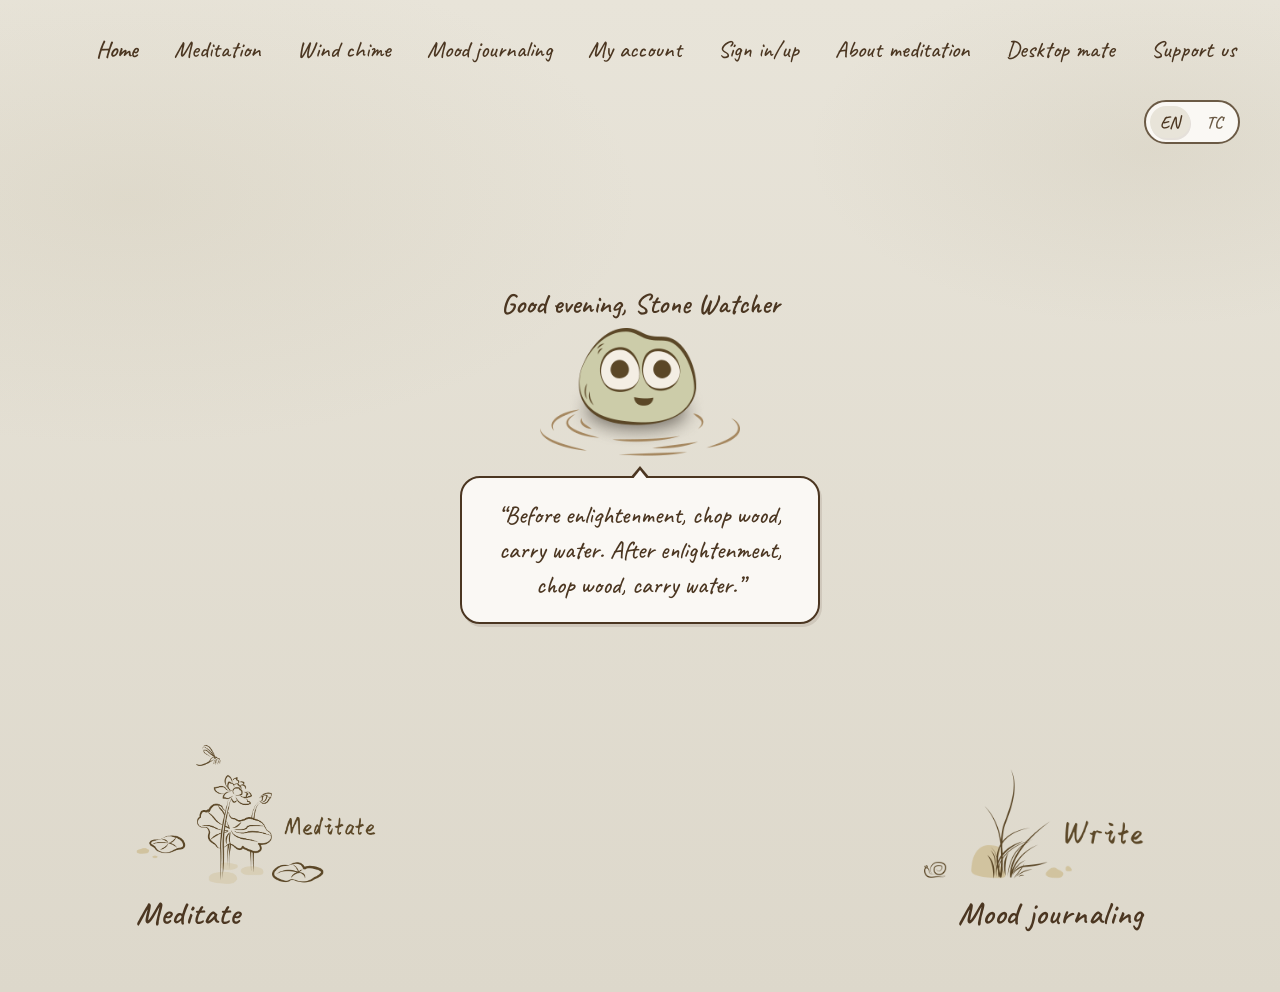
==== commit aac0eca3: "Complete MVP1 static website pages Co-authored-by: Charliech <charleschtsoi@gmail.com>" ====
--- a/index.html
+++ b/index.html
@@ -19,6 +19,7 @@
       <nav class="site-nav" aria-label="Primary">
         <a href="./index.html" aria-current="page" data-i18n="home">Home</a>
         <a href="./meditate.html" data-i18n="meditation">Meditation</a>
+        <a href="./wind-chime.html" data-i18n="windChime">Wind chime</a>
         <a href="./journal.html" data-i18n="journal">Mood journaling</a>
         <a href="./account.html" data-i18n="account">My account</a>
         <a href="./sign-in.html" data-i18n="signIn">Sign in/up</a>
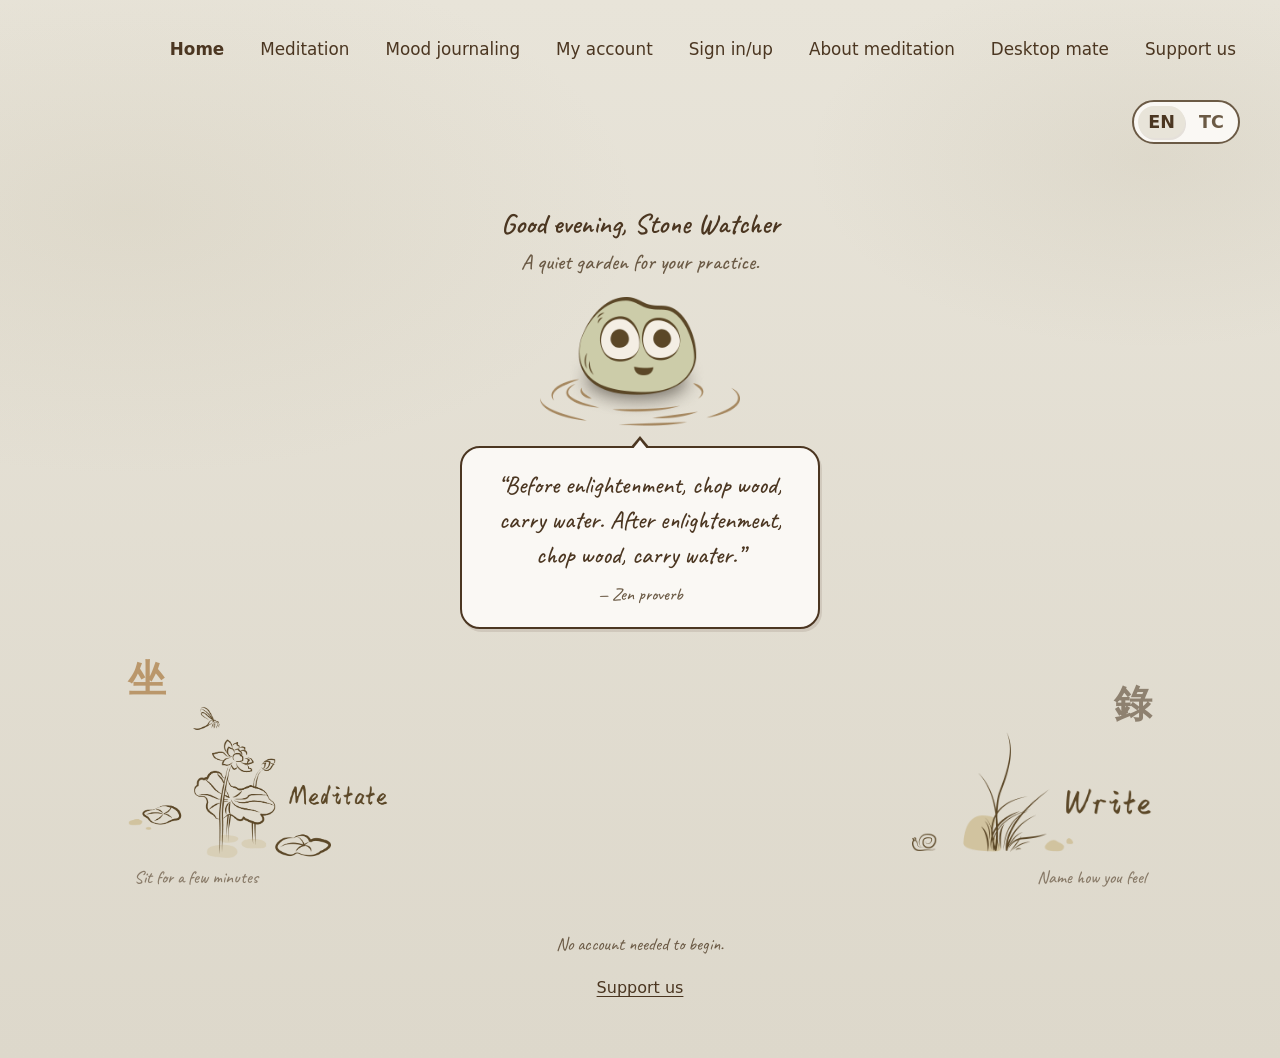
==== commit 62c77ff2: "Polish home experience and add in-browser desktop mate demo. Merge ritual illustrations into the pap" ====
--- a/index.html
+++ b/index.html
@@ -3,7 +3,18 @@
   <head>
     <meta charset="UTF-8" />
     <meta name="viewport" content="width=device-width, initial-scale=1.0" />
-    <title>Seed Garden</title>
+    <title>Seed Garden — A quiet garden for your practice</title>
+    <meta
+      name="description"
+      content="Seed Garden is a calm meditation companion for the Hong Kong community. Begin with a quiet moment — no account needed."
+    />
+    <meta property="og:title" content="Seed Garden" />
+    <meta
+      property="og:description"
+      content="A quiet garden for your practice. Meditate, journal, and grow at your own pace."
+    />
+    <meta property="og:type" content="website" />
+    <meta property="og:image" content="./assets/mascot.png" />
     <link rel="preconnect" href="https://fonts.googleapis.com" />
     <link rel="preconnect" href="https://fonts.gstatic.com" crossorigin />
     <link
@@ -16,10 +27,20 @@
     <a class="skip-link" href="#main-content">Skip to content</a>
 
     <header class="site-header">
-      <nav class="site-nav" aria-label="Primary">
+      <button
+        type="button"
+        class="nav-toggle"
+        aria-expanded="false"
+        aria-controls="site-nav"
+      >
+        <span class="nav-toggle-bar" aria-hidden="true"></span>
+        <span class="nav-toggle-bar" aria-hidden="true"></span>
+        <span class="nav-toggle-bar" aria-hidden="true"></span>
+        <span class="sr-only" data-i18n="navMenu">Menu</span>
+      </button>
+      <nav class="site-nav" id="site-nav" aria-label="Primary">
         <a href="./index.html" aria-current="page" data-i18n="home">Home</a>
         <a href="./meditate.html" data-i18n="meditation">Meditation</a>
-        <a href="./wind-chime.html" data-i18n="windChime">Wind chime</a>
         <a href="./journal.html" data-i18n="journal">Mood journaling</a>
         <a href="./account.html" data-i18n="account">My account</a>
         <a href="./sign-in.html" data-i18n="signIn">Sign in/up</a>
@@ -36,6 +57,7 @@
     <main id="main-content" class="home-canvas">
       <section class="hero-center" aria-label="Welcome">
         <p class="home-greeting" data-home-greeting>Good evening, Stone Watcher</p>
+        <p class="home-tagline" data-i18n="homeTagline">A quiet garden for your practice.</p>
         <figure class="mascot-block">
           <img
             src="./assets/mascot.png"
@@ -46,38 +68,51 @@
           />
           <blockquote class="speech-bubble">
             <p data-daily-quote>&ldquo;Silence is the best reply to a fool.&rdquo;</p>
+            <cite class="quote-attribution" data-daily-quote-attribution>— Zen teaching</cite>
           </blockquote>
         </figure>
       </section>
 
       <section class="home-actions" aria-label="Main actions">
-        <a class="action-tile action-meditate" href="./meditate.html">
-          <img
-            src="./assets/meditate-illustration.png"
-            alt="Lotus flower with a dragonfly"
-            class="action-art"
-            width="280"
-            height="200"
-          />
-          <span class="action-label" data-i18n="meditate">Meditate</span>
+        <a class="action-tile action-tile--primary action-meditate" href="./meditate.html">
+          <span class="action-glyph" aria-hidden="true" data-i18n="meditateGlyph">坐</span>
+          <div class="action-scene">
+            <img
+              src="./assets/meditate-illustration.png"
+              alt="Lotus flower with a dragonfly — Meditate"
+              class="action-art"
+              width="280"
+              height="200"
+            />
+          </div>
+          <span class="action-subtitle" data-i18n="meditateSubtitle">Sit for a few minutes</span>
         </a>
 
         <a class="action-tile action-journal" href="./journal.html">
-          <img
-            src="./assets/write-illustration.png"
-            alt="Grass, stones, and a snail"
-            class="action-art"
-            width="280"
-            height="120"
-          />
-          <span class="action-label" data-i18n="journal">Mood journaling</span>
+          <span class="action-glyph" aria-hidden="true" data-i18n="journalGlyph">錄</span>
+          <div class="action-scene">
+            <img
+              src="./assets/write-illustration.png"
+              alt="Grass, stones, and a snail — Write"
+              class="action-art"
+              width="280"
+              height="120"
+            />
+          </div>
+          <span class="action-subtitle" data-i18n="journalSubtitle">Name how you feel</span>
         </a>
       </section>
+
+      <footer class="home-footer">
+        <p class="guest-hint" data-i18n="guestHint">No account needed to begin.</p>
+        <a class="home-footer-link" href="./support.html" data-i18n="support">Support us</a>
+      </footer>
     </main>
 
     <script src="./js/i18n-labels.js"></script>
     <script src="./js/home-quotes.js"></script>
     <script src="./js/home-greeting.js"></script>
     <script src="./js/language-toggle.js"></script>
+    <script src="./js/mobile-nav.js"></script>
   </body>
 </html>
--- a/styles.css
+++ b/styles.css
@@ -53,8 +53,66 @@
   position: relative;
   z-index: 10;
   display: flex;
+  flex-wrap: wrap;
+  align-items: flex-start;
   justify-content: flex-end;
+  gap: 12px;
   padding: clamp(16px, 3vw, 28px) clamp(20px, 4vw, 40px);
+}
+
+.nav-toggle {
+  display: none;
+  flex-direction: column;
+  justify-content: center;
+  gap: 5px;
+  width: 44px;
+  height: 44px;
+  padding: 10px;
+  border: 2px solid var(--ink-soft);
+  border-radius: 12px;
+  background: var(--bubble);
+  cursor: pointer;
+  font-family: system-ui, -apple-system, "Segoe UI", sans-serif;
+  box-shadow: 1px 2px 0 var(--shadow);
+}
+
+.nav-toggle:hover,
+.nav-toggle:focus-visible {
+  outline: 2px solid var(--ink-soft);
+  outline-offset: 2px;
+}
+
+.nav-toggle-bar {
+  display: block;
+  width: 100%;
+  height: 2px;
+  background: var(--ink);
+  border-radius: 1px;
+  transition: transform 160ms ease, opacity 160ms ease;
+}
+
+.site-header--nav-open .nav-toggle-bar:nth-child(1) {
+  transform: translateY(7px) rotate(45deg);
+}
+
+.site-header--nav-open .nav-toggle-bar:nth-child(2) {
+  opacity: 0;
+}
+
+.site-header--nav-open .nav-toggle-bar:nth-child(3) {
+  transform: translateY(-7px) rotate(-45deg);
+}
+
+.sr-only {
+  position: absolute;
+  width: 1px;
+  height: 1px;
+  padding: 0;
+  margin: -1px;
+  overflow: hidden;
+  clip: rect(0, 0, 0, 0);
+  white-space: nowrap;
+  border: 0;
 }
 
 .site-nav {
@@ -63,11 +121,12 @@
   align-items: center;
   justify-content: flex-end;
   gap: clamp(12px, 2.5vw, 28px);
+  font-family: system-ui, -apple-system, "Segoe UI", sans-serif;
 }
 
 .site-nav a {
   color: var(--ink);
-  font-size: clamp(1.15rem, 2.8vw, 1.45rem);
+  font-size: clamp(0.9rem, 2.2vw, 1.05rem);
   font-weight: 500;
   text-decoration: none;
   padding: 6px 4px;
@@ -94,6 +153,7 @@
   border: 2px solid var(--ink-soft);
   border-radius: 999px;
   background: var(--bubble);
+  font-family: system-ui, -apple-system, "Segoe UI", sans-serif;
 }
 
 .lang-btn {
@@ -130,7 +190,7 @@
 
 .home-canvas {
   display: grid;
-  grid-template-rows: 1fr auto;
+  grid-template-rows: 1fr auto auto;
   min-height: calc(100svh - 72px);
   padding: 0 clamp(16px, 4vw, 48px) clamp(24px, 5vw, 48px);
   max-width: 1200px;
@@ -152,6 +212,15 @@
   text-align: center;
 }
 
+.home-tagline {
+  margin: 0 0 clamp(12px, 2vw, 20px);
+  font-size: clamp(1.1rem, 2.8vw, 1.35rem);
+  font-weight: 500;
+  color: var(--ink-soft);
+  text-align: center;
+  max-width: 22rem;
+}
+
 .companion-line {
   margin: 0;
   font-size: clamp(1rem, 2.6vw, 1.2rem);
@@ -172,6 +241,24 @@
   display: block;
   width: clamp(120px, 28vw, 200px);
   height: auto;
+  animation: mascot-float 4s ease-in-out infinite;
+}
+
+@keyframes mascot-float {
+  0%,
+  100% {
+    transform: translateY(0);
+  }
+
+  50% {
+    transform: translateY(-6px);
+  }
+}
+
+@media (prefers-reduced-motion: reduce) {
+  .mascot {
+    animation: none;
+  }
 }
 
 .speech-bubble {
@@ -219,37 +306,68 @@
   color: var(--ink);
 }
 
+.quote-attribution {
+  display: block;
+  margin: 10px 0 0;
+  font-size: clamp(0.95rem, 2.4vw, 1.1rem);
+  font-style: normal;
+  font-weight: 500;
+  color: var(--ink-soft);
+  text-align: center;
+}
+
 .home-actions {
+  position: relative;
   display: grid;
   grid-template-columns: 1fr 1fr;
-  gap: clamp(16px, 4vw, 48px);
+  gap: clamp(8px, 2vw, 24px);
   align-items: end;
   width: 100%;
+  padding-bottom: clamp(4px, 1vw, 12px);
 }
 
 .action-tile {
-  display: flex;
-  flex-direction: column;
-  align-items: flex-start;
-  gap: 8px;
+  position: relative;
+  display: grid;
+  grid-template-rows: auto 1fr auto;
+  gap: clamp(2px, 0.8vw, 8px);
   text-decoration: none;
   color: var(--ink);
-  padding: 8px;
   min-height: 44px;
-  border-radius: 12px;
-  transition: transform 140ms ease, opacity 140ms ease;
+  padding: 0;
+  background: transparent;
+  border: none;
+  box-shadow: none;
+  transition: transform 160ms ease;
 }
 
 .action-tile:hover,
 .action-tile:focus-visible {
   transform: translateY(-2px);
-  outline: 2px solid var(--ink-soft);
+  outline: none;
+  background: transparent;
+  box-shadow: none;
+}
+
+.action-tile:focus-visible .action-art {
+  outline: 2px dashed rgba(75, 54, 33, 0.4);
   outline-offset: 4px;
 }
 
-.action-journal {
-  align-items: flex-end;
-  text-align: right;
+.action-glyph {
+  font-size: clamp(1.75rem, 5vw, 2.35rem);
+  font-weight: 600;
+  line-height: 1;
+  color: rgba(75, 54, 33, 0.55);
+}
+
+.action-tile--primary .action-glyph {
+  color: rgba(179, 139, 89, 0.85);
+}
+
+.action-scene {
+  display: block;
+  line-height: 0;
 }
 
 .action-art {
@@ -257,20 +375,84 @@
   width: min(100%, 280px);
   height: auto;
   object-fit: contain;
+  transition: transform 180ms ease;
 }
 
 .action-meditate .action-art {
+  max-width: min(100%, 260px);
+}
+
+.action-meditate .action-art {
+  max-width: min(100%, 260px);
+}
+
+.action-journal .action-scene {
+  text-align: right;
+}
+
+.action-journal .action-art {
   max-width: min(100%, 240px);
-}
-
-.action-journal .action-art {
-  max-width: min(100%, 220px);
-}
-
-.action-label {
-  font-size: clamp(1.5rem, 4vw, 2rem);
-  font-weight: 600;
-  letter-spacing: 0.02em;
+  margin-left: auto;
+}
+
+.action-tile:hover .action-art,
+.action-tile:focus-visible .action-art {
+  transform: translateY(-3px);
+}
+
+.action-journal {
+  text-align: right;
+}
+
+.action-journal .action-glyph {
+  justify-self: end;
+}
+
+.action-subtitle {
+  font-size: clamp(0.95rem, 2.3vw, 1.1rem);
+  font-weight: 500;
+  color: rgba(107, 90, 69, 0.75);
+  line-height: 1.3;
+}
+
+.action-meditate .action-subtitle {
+  padding-left: clamp(2px, 0.5vw, 6px);
+}
+
+.action-journal .action-subtitle {
+  padding-right: clamp(2px, 0.5vw, 6px);
+}
+
+.home-footer {
+  display: flex;
+  flex-direction: column;
+  align-items: center;
+  gap: 8px;
+  padding-top: clamp(20px, 4vw, 32px);
+  text-align: center;
+}
+
+.guest-hint {
+  margin: 0;
+  font-size: clamp(1rem, 2.5vw, 1.15rem);
+  color: var(--ink-soft);
+}
+
+.home-footer-link {
+  font-family: system-ui, -apple-system, "Segoe UI", sans-serif;
+  font-size: clamp(0.9rem, 2.2vw, 1rem);
+  font-weight: 500;
+  color: var(--ink);
+  text-decoration: underline;
+  text-underline-offset: 3px;
+  min-height: 44px;
+  display: inline-flex;
+  align-items: center;
+}
+
+.home-footer-link:hover,
+.home-footer-link:focus-visible {
+  color: var(--cta-brown);
 }
 
 .placeholder-page {
@@ -317,31 +499,73 @@
   outline-offset: 4px;
 }
 
-@media (max-width: 520px) {
+@media (max-width: 640px) {
+  .site-header {
+    justify-content: space-between;
+    align-items: center;
+  }
+
+  .nav-toggle {
+    display: flex;
+    order: 2;
+  }
+
   .site-nav {
-    gap: 8px 12px;
-    justify-content: center;
+    display: none;
+    order: 3;
+    width: 100%;
+    flex-direction: column;
+    align-items: stretch;
+    gap: 4px;
+    padding: 12px 0 4px;
+    border-top: 1px solid rgba(75, 54, 33, 0.15);
+    margin-top: 4px;
+  }
+
+  .site-header--nav-open .site-nav {
+    display: flex;
   }
 
   .site-nav a {
-    font-size: 0.95rem;
+    font-size: 1rem;
+    padding: 10px 8px;
+    width: 100%;
   }
 
   .lang-toggle {
     width: 100%;
     justify-content: center;
-    margin-top: 4px;
-  }
-
+    margin-top: 8px;
+  }
+
+  body.nav-open {
+    overflow: hidden;
+  }
+}
+
+@media (max-width: 520px) {
   .home-actions {
     grid-template-columns: 1fr;
     gap: 28px;
   }
 
-  .action-tile,
+  .action-meditate .action-scene,
+  .action-journal .action-scene {
+    text-align: center;
+  }
+
   .action-journal {
-    align-items: center;
     text-align: center;
+  }
+
+  .action-journal .action-glyph {
+    justify-self: center;
+  }
+
+  .action-meditate .action-subtitle,
+  .action-journal .action-subtitle {
+    text-align: center;
+    padding-inline: 0;
   }
 
   .action-art {
